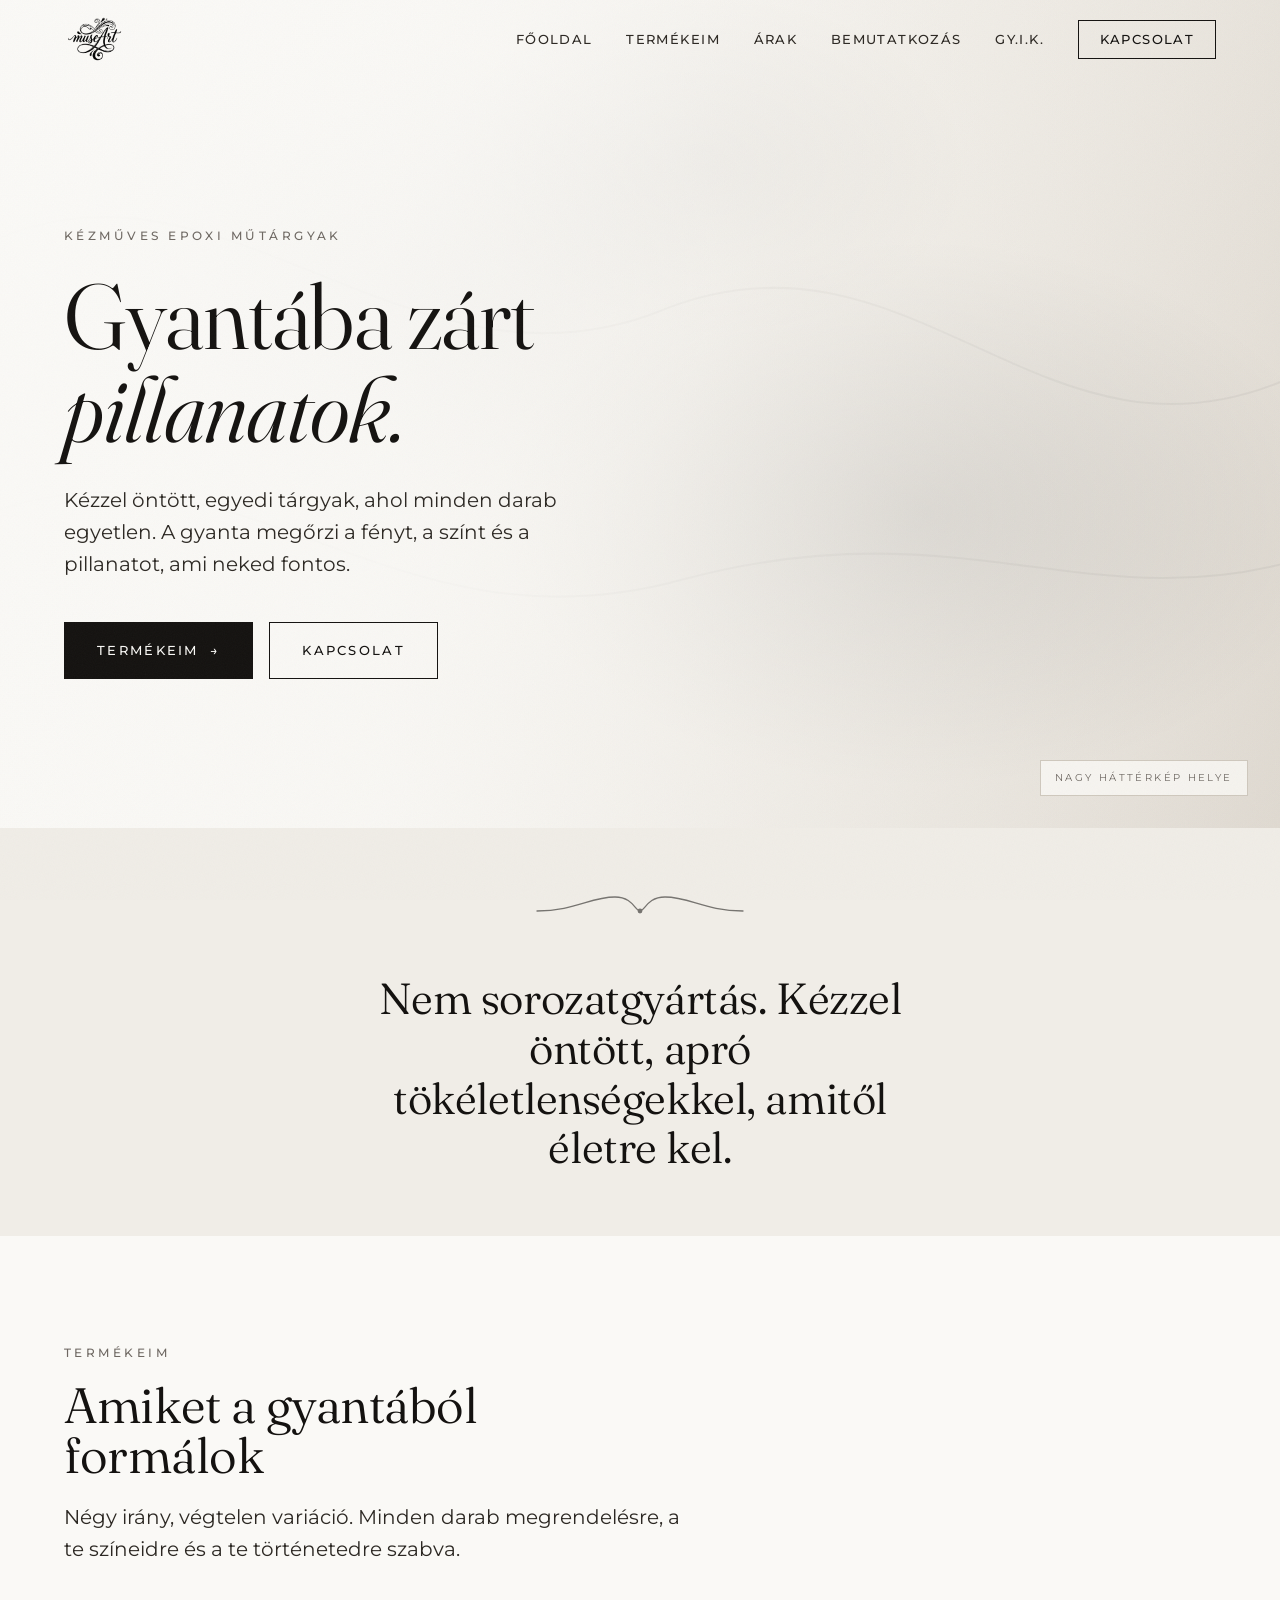
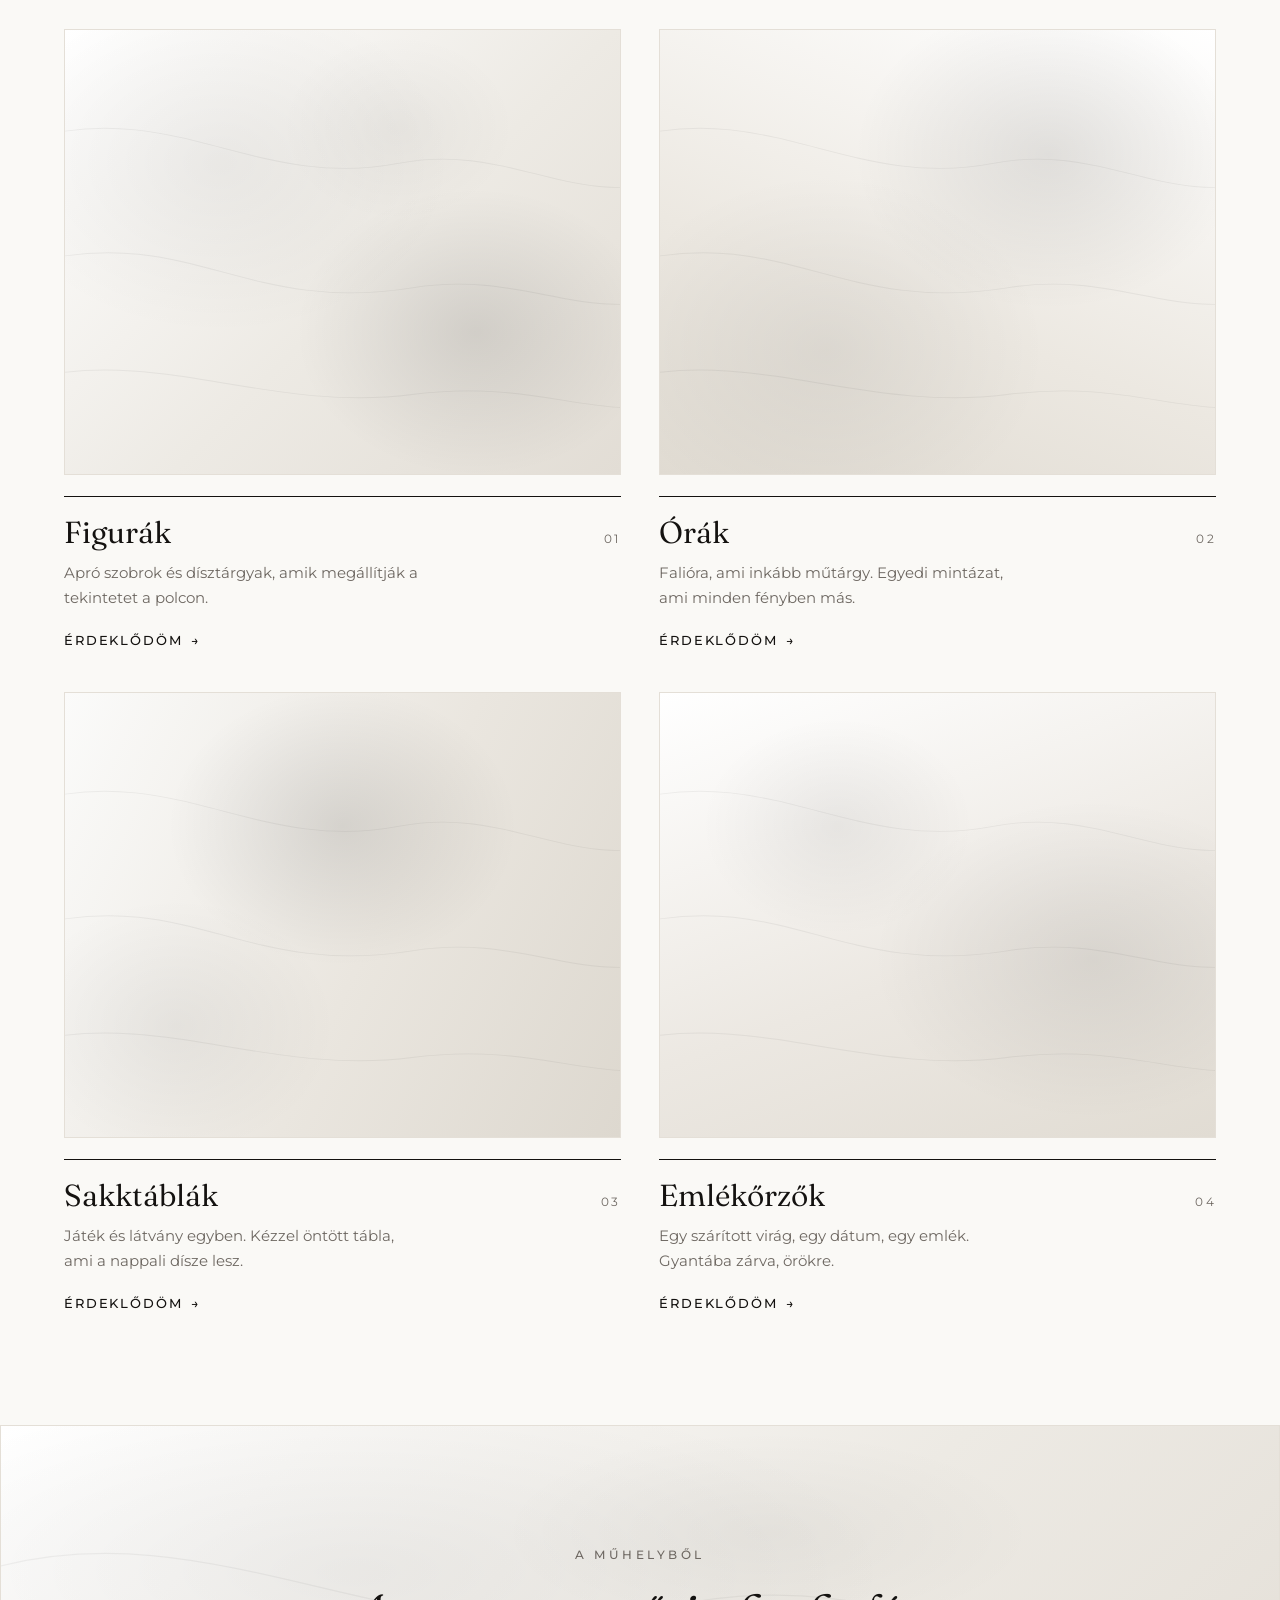
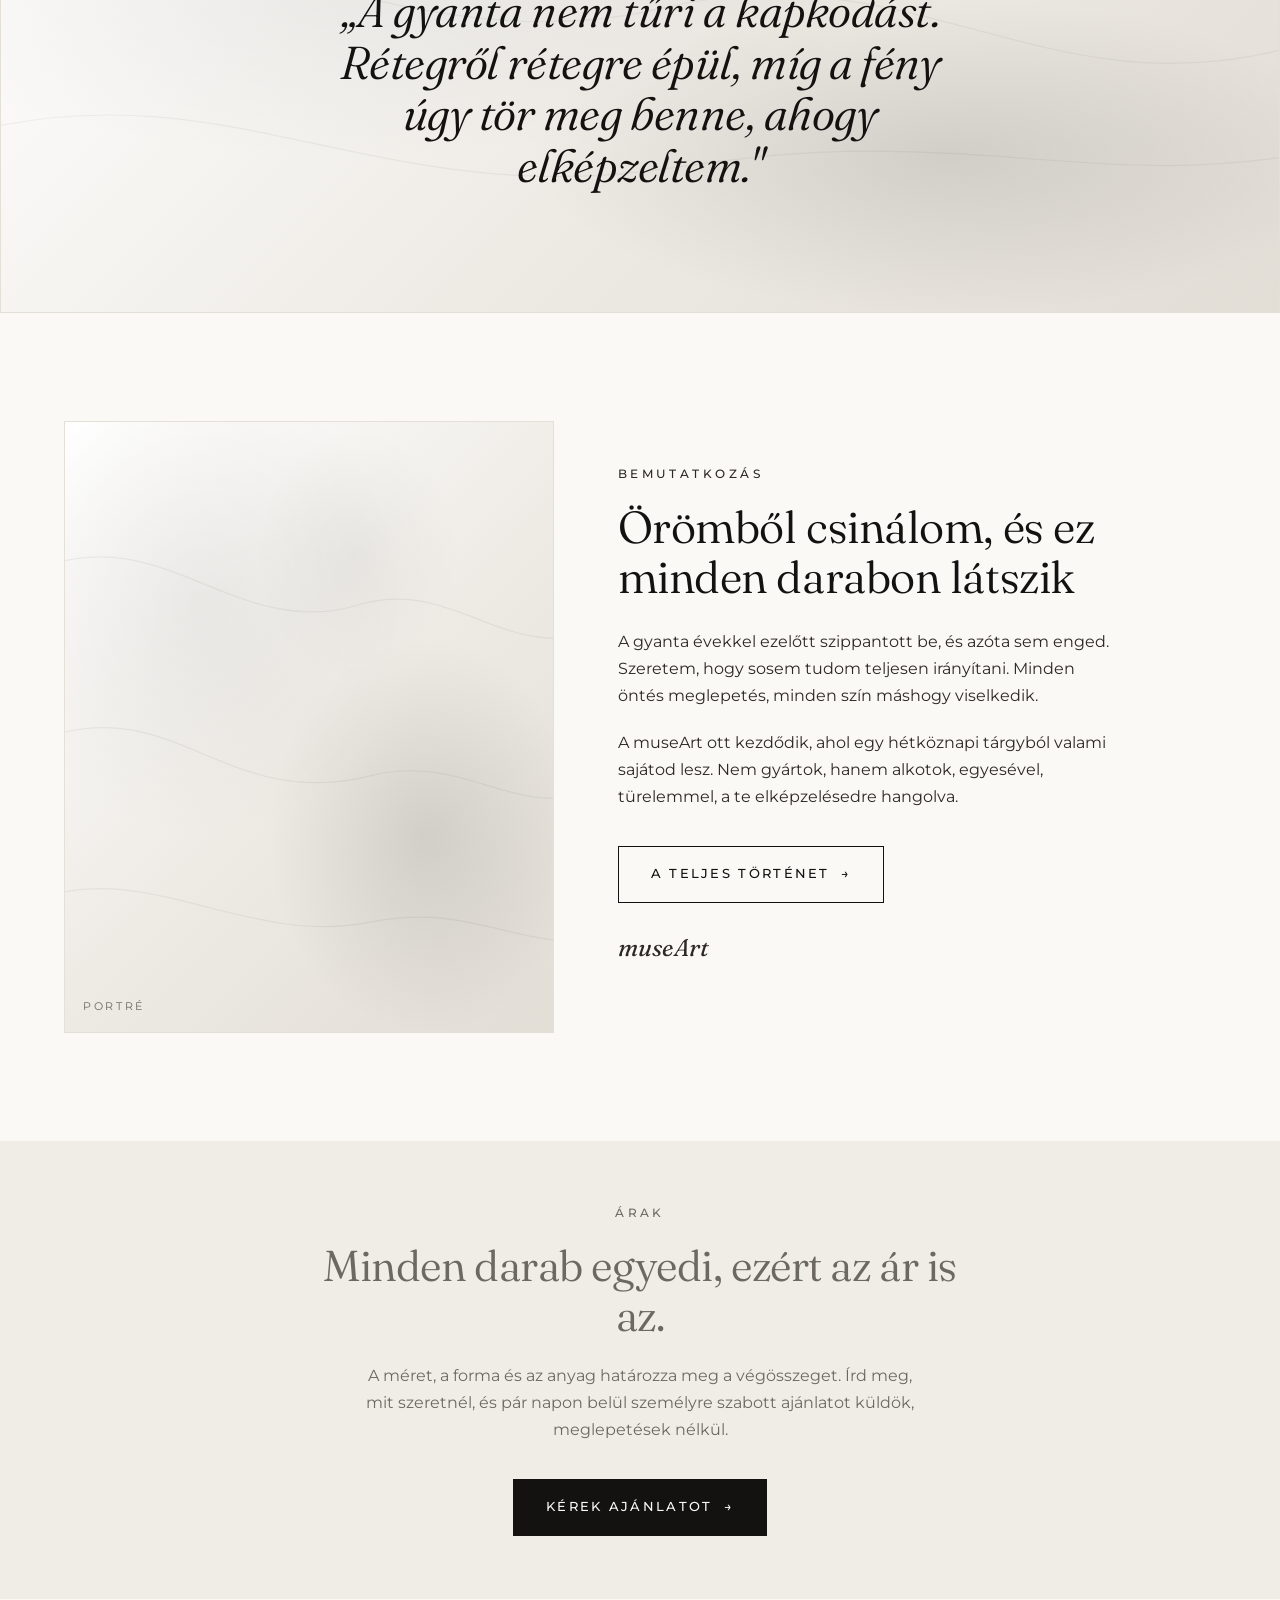
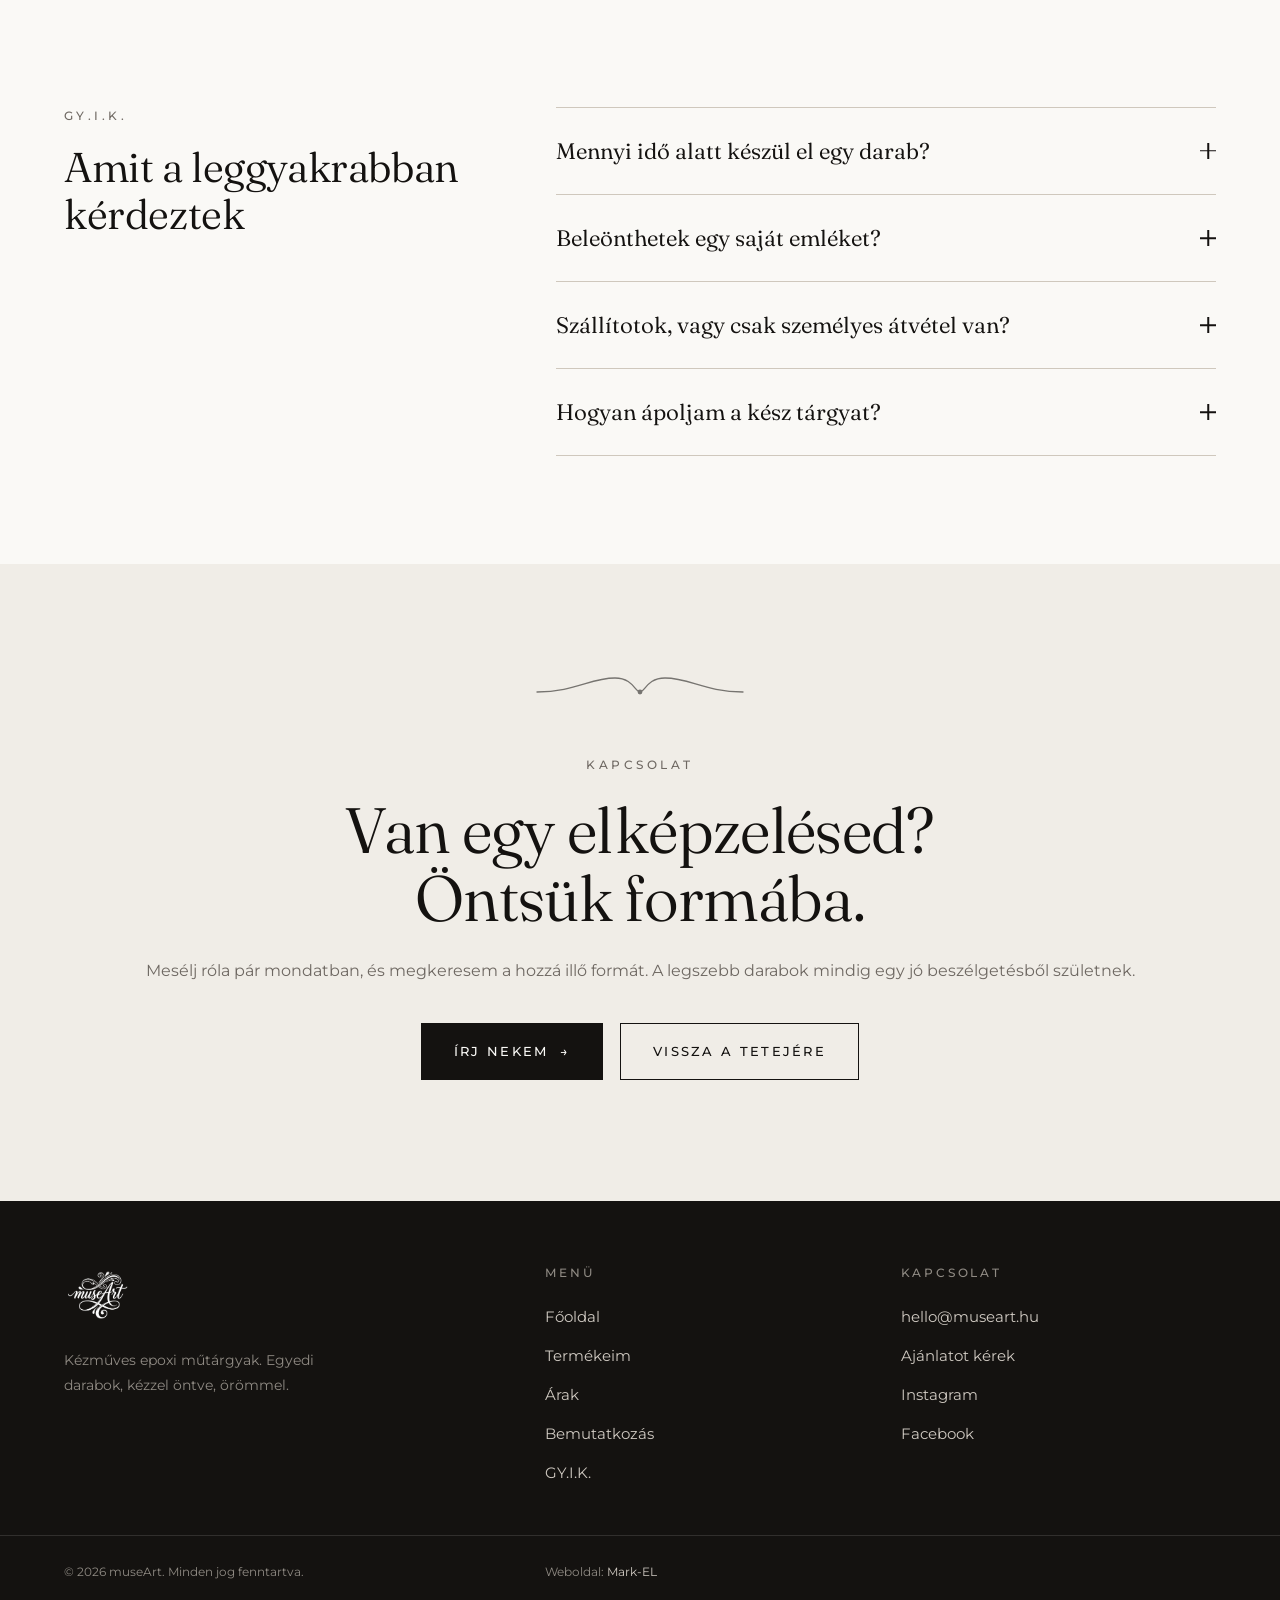
==== demok/musart/index.html @ b48c758c "musart" ====
<!DOCTYPE html>
<html lang="hu">
<head>
<meta charset="UTF-8">
<meta name="viewport" content="width=device-width, initial-scale=1.0">
<title>museArt — Kézműves epoxi műtárgyak</title>
<meta name="description" content="Kézzel öntött, egyedi epoxi műtárgyak. Figurák, órák, sakktáblák és emlékőrzők, minden darab egyetlen.">
<link rel="preconnect" href="https://fonts.googleapis.com">
<link rel="preconnect" href="https://fonts.gstatic.com" crossorigin>
<link href="https://fonts.googleapis.com/css2?family=Fraunces:ital,opsz,wght@0,9..144,300..500;1,9..144,300..500&family=Montserrat:wght@300;400;500;600&display=swap" rel="stylesheet">
<style>
:root{
  --ink:#141210;
  --ink-soft:#2c2823;
  --paper:#FAF9F6;
  --stone:#F0EDE7;
  --line:#E4DFD7;
  --line-strong:#CFC8BD;
  --muted:#6E6862;
  --white:#FFFFFF;

  --ff-display:'Fraunces', Georgia, serif;
  --ff-body:'Montserrat', -apple-system, BlinkMacSystemFont, sans-serif;

  --nav-h:78px;
  --pad:clamp(1.25rem, 5vw, 4rem);
  --rhythm:clamp(5.5rem, 12vh, 9.5rem);
  --maxw:1280px;
}

*{box-sizing:border-box;margin:0;padding:0}
html{scroll-behavior:smooth}
body{
  font-family:var(--ff-body);
  background:var(--paper);
  color:var(--ink);
  font-weight:400;
  line-height:1.7;
  -webkit-font-smoothing:antialiased;
  overflow-x:hidden;
}
img{display:block;max-width:100%}
a{color:inherit;text-decoration:none}

/* subtle grain overlay for a crafted, non-clinical surface */
body::before{
  content:"";position:fixed;inset:0;z-index:9999;pointer-events:none;opacity:.035;
  background-image:url("data:image/svg+xml,%3Csvg xmlns='http://www.w3.org/2000/svg' width='160' height='160'%3E%3Cfilter id='n'%3E%3CfeTurbulence type='fractalNoise' baseFrequency='0.9' numOctaves='2'/%3E%3C/filter%3E%3Crect width='100%25' height='100%25' filter='url(%23n)'/%3E%3C/svg%3E");
}

/* ---------- type helpers ---------- */
.eyebrow{
  font-family:var(--ff-body);
  font-weight:500;
  font-size:.72rem;
  letter-spacing:.3em;
  text-transform:uppercase;
  color:var(--muted);
}
.display{
  font-family:var(--ff-display);
  font-weight:340;
  line-height:1.0;
  letter-spacing:-.01em;
  font-optical-sizing:auto;
}
.display em{font-style:italic;font-weight:340}
.lead{
  font-size:clamp(1.05rem,1.6vw,1.22rem);
  color:var(--ink-soft);
  line-height:1.65;
  font-weight:400;
}

.container{max-width:var(--maxw);margin:0 auto;padding-left:var(--pad);padding-right:var(--pad)}
.section{padding-top:var(--rhythm);padding-bottom:var(--rhythm)}
.section--tight{padding-top:clamp(3.5rem,7vh,5.5rem);padding-bottom:clamp(3.5rem,7vh,5.5rem)}
.stone{background:var(--stone)}

/* ---------- buttons (square, no radius) ---------- */
.btn{
  display:inline-flex;align-items:center;gap:.7rem;
  font-family:var(--ff-body);font-weight:500;
  font-size:.8rem;letter-spacing:.18em;text-transform:uppercase;
  padding:1.05rem 2rem;border:1px solid var(--ink);
  border-radius:0;cursor:pointer;background:transparent;color:var(--ink);
  transition:background .35s ease,color .35s ease,transform .35s ease;
}
.btn .ar{transition:transform .35s ease}
.btn:hover .ar{transform:translateX(4px)}
.btn--fill{background:var(--ink);color:var(--paper)}
.btn--fill:hover{background:transparent;color:var(--ink)}
.btn--ghost:hover{background:var(--ink);color:var(--paper)}
.btn:focus-visible{outline:2px solid var(--ink);outline-offset:3px}

/* text link with underline draw */
.tlink{
  display:inline-flex;align-items:center;gap:.55rem;
  font-weight:500;font-size:.82rem;letter-spacing:.14em;text-transform:uppercase;
  position:relative;padding-bottom:3px;
}
.tlink::after{content:"";position:absolute;left:0;bottom:0;height:1px;width:100%;
  background:var(--ink);transform:scaleX(0);transform-origin:left;transition:transform .4s ease}
.tlink:hover::after{transform:scaleX(1)}
.tlink .ar{transition:transform .35s ease}
.tlink:hover .ar{transform:translateX(4px)}

/* ---------- nav ---------- */
.nav{
  position:fixed;top:0;left:0;right:0;z-index:100;height:var(--nav-h);
  display:flex;align-items:center;
  transition:background .4s ease,border-color .4s ease,box-shadow .4s ease;
  border-bottom:1px solid transparent;
}
.nav.scrolled{background:rgba(250,249,246,.86);backdrop-filter:blur(14px);
  border-bottom:1px solid var(--line);}
.nav .container{display:flex;align-items:center;justify-content:space-between;width:100%}
.brand img{height:56px;width:auto;display:block}
.nav-links{display:flex;align-items:center;gap:2.1rem;list-style:none}
.nav-links a{
  font-weight:500;font-size:.8rem;letter-spacing:.11em;text-transform:uppercase;
  position:relative;color:var(--ink-soft);transition:color .3s ease;
}
.nav-links a::after{content:"";position:absolute;left:0;bottom:-6px;height:1px;width:100%;
  background:var(--ink);transform:scaleX(0);transform-origin:center;transition:transform .35s ease}
.nav-links a:hover{color:var(--ink)}
.nav-links a:hover::after{transform:scaleX(1)}
.nav-cta{
  border:1px solid var(--ink);padding:.7rem 1.3rem !important;
  color:var(--ink) !important;transition:background .35s,color .35s;
}
.nav-cta::after{display:none}
.nav-cta:hover{background:var(--ink);color:var(--paper) !important}
.nav-toggle{display:none;background:none;border:none;cursor:pointer;padding:.4rem;z-index:120}
.nav-toggle span{display:block;width:26px;height:1.5px;background:var(--ink);margin:6px 0;transition:.35s}
.nav-toggle.open span:nth-child(1){transform:translateY(7.5px) rotate(45deg)}
.nav-toggle.open span:nth-child(2){opacity:0}
.nav-toggle.open span:nth-child(3){transform:translateY(-7.5px) rotate(-45deg)}

/* ---------- hero (full-bleed banner) ---------- */
.hero{position:relative;min-height:clamp(580px,92vh,920px);display:flex;align-items:center;
  padding-top:var(--nav-h);overflow:hidden}
.hero-bg{position:absolute;inset:0;z-index:0}
.hero-img{position:absolute;inset:0;width:100%;height:100%;object-fit:cover;display:block}
.hero-ph{position:absolute;inset:0;
  background:
    radial-gradient(38% 42% at 30% 34%, rgba(0,0,0,.06), transparent 70%),
    radial-gradient(46% 46% at 72% 62%, rgba(0,0,0,.11), transparent 72%),
    radial-gradient(30% 30% at 55% 20%, rgba(0,0,0,.05), transparent 70%),
    linear-gradient(120deg,#ffffff 0%,#ece8e1 55%,#ded8cf 100%);}
.hero-ph::after{content:"";position:absolute;inset:0;opacity:.5;mix-blend-mode:multiply;
  background-image:url("data:image/svg+xml,%3Csvg xmlns='http://www.w3.org/2000/svg' viewBox='0 0 1200 400' preserveAspectRatio='none'%3E%3Cg fill='none' stroke='%23000' stroke-opacity='0.09' stroke-width='1'%3E%3Cpath d='M-20,120 C200,60 380,200 620,150 C860,100 980,240 1220,180'/%3E%3Cpath d='M-20,250 C220,200 360,320 640,280 C900,244 1020,300 1220,270'/%3E%3C/g%3E%3C/svg%3E");
  background-size:cover}
.hero-scrim{position:absolute;inset:0;z-index:1;
  background:linear-gradient(90deg,
    rgba(250,249,246,.95) 0%, rgba(250,249,246,.86) 30%,
    rgba(250,249,246,.45) 60%, rgba(250,249,246,.05) 100%)}
.hero-inner{position:relative;z-index:2;width:100%}
.hero-copy .eyebrow{margin-bottom:1.5rem}
.hero-title{font-size:clamp(3rem,7.2vw,6.3rem);margin-bottom:1.8rem}
.hero-title em{display:block}
.hero-copy .lead{max-width:40ch;margin-bottom:2.6rem}
.hero-actions{display:flex;flex-wrap:wrap;gap:1rem}
.hero-badge{position:absolute;right:clamp(1rem,3vw,2rem);bottom:clamp(1rem,3vw,2rem);z-index:3;
  background:rgba(250,249,246,.8);border:1px solid var(--line-strong);
  padding:.55rem .9rem;font-size:.62rem;letter-spacing:.24em;text-transform:uppercase;color:var(--muted)}

/* ---------- image placeholder art (monochrome resin) ---------- */
.ph{
  position:relative;overflow:hidden;background:var(--white);
  border:1px solid var(--line);
}
.ph::before{
  content:"";position:absolute;inset:0;
  background:
    radial-gradient(60% 55% at 28% 30%, rgba(0,0,0,.05), transparent 70%),
    radial-gradient(45% 45% at 74% 68%, rgba(0,0,0,.10), transparent 72%),
    radial-gradient(30% 30% at 60% 22%, rgba(0,0,0,.04), transparent 70%),
    linear-gradient(135deg, #ffffff 0%, #edeae4 55%, #e2ddd5 100%);
}
/* fluid "resin lacing" lines */
.ph::after{
  content:"";position:absolute;inset:0;opacity:.5;mix-blend-mode:multiply;
  background-image:url("data:image/svg+xml,%3Csvg xmlns='http://www.w3.org/2000/svg' viewBox='0 0 400 500' preserveAspectRatio='none'%3E%3Cg fill='none' stroke='%23000' stroke-opacity='0.10' stroke-width='1'%3E%3Cpath d='M-20,120 C80,80 140,180 240,150 C320,126 360,200 440,170'/%3E%3Cpath d='M-20,260 C90,220 130,320 250,290 C330,270 370,330 440,300'/%3E%3Cpath d='M-20,390 C70,360 150,430 250,410 C340,392 380,440 440,420'/%3E%3C/g%3E%3C/svg%3E");
  background-size:cover;
}
.ph .ph-label{
  position:absolute;left:0;bottom:0;padding:1rem 1.15rem;z-index:2;
  font-size:.66rem;letter-spacing:.24em;text-transform:uppercase;color:var(--muted);
}
.ph[data-variant="b"]::before{background:
  radial-gradient(50% 50% at 70% 28%, rgba(0,0,0,.09), transparent 70%),
  radial-gradient(55% 55% at 30% 72%, rgba(0,0,0,.06), transparent 72%),
  linear-gradient(200deg,#ffffff 0%,#ece8e1 60%,#e0dbd2 100%);}
.ph[data-variant="c"]::before{background:
  radial-gradient(45% 45% at 50% 30%, rgba(0,0,0,.10), transparent 70%),
  radial-gradient(40% 40% at 20% 75%, rgba(0,0,0,.05), transparent 72%),
  linear-gradient(115deg,#fbfbfa 0%,#eae6df 55%,#ddd8cf 100%);}
.ph[data-variant="d"]::before{background:
  radial-gradient(55% 50% at 78% 60%, rgba(0,0,0,.08), transparent 72%),
  radial-gradient(35% 35% at 32% 30%, rgba(0,0,0,.06), transparent 70%),
  linear-gradient(160deg,#ffffff 0%,#ece8e2 58%,#e1dcd3 100%);}
.ph[data-variant="wide"]::after{
  background-image:url("data:image/svg+xml,%3Csvg xmlns='http://www.w3.org/2000/svg' viewBox='0 0 1200 400' preserveAspectRatio='none'%3E%3Cg fill='none' stroke='%23000' stroke-opacity='0.09' stroke-width='1'%3E%3Cpath d='M-20,120 C200,60 380,200 620,150 C860,100 980,240 1220,180'/%3E%3Cpath d='M-20,250 C220,200 360,320 640,280 C900,244 1020,300 1220,270'/%3E%3C/g%3E%3C/svg%3E");
}

/* ---------- thesis strip ---------- */
.thesis{text-align:center}
.thesis .display{font-size:clamp(1.7rem,3.4vw,2.9rem);max-width:20ch;margin:0 auto;line-height:1.14}
.divider-flourish{color:var(--ink);opacity:.55;margin:0 auto 2.2rem;width:210px}

/* ---------- section head ---------- */
.head{max-width:620px;margin-bottom:clamp(2.8rem,5vw,4rem)}
.head .eyebrow{margin-bottom:1.1rem}
.head .display{font-size:clamp(2rem,4vw,3.1rem);margin-bottom:1.3rem}
.head--center{margin-left:auto;margin-right:auto;text-align:center}

/* ---------- product grid ---------- */
.cats{display:grid;grid-template-columns:repeat(2,1fr);gap:clamp(1.5rem,3vw,2.6rem)}
.cat{display:block;position:relative}
.cat .frame{overflow:hidden;position:relative}
.cat .ph{aspect-ratio:5/4;transition:transform .8s cubic-bezier(.2,.7,.2,1)}
.cat:hover .ph{transform:scale(1.04)}
.cat .meta{display:flex;justify-content:space-between;align-items:baseline;
  padding-top:1.3rem;border-top:1px solid var(--ink);margin-top:1.3rem}
.cat .name{font-family:var(--ff-display);font-size:clamp(1.4rem,2.4vw,1.9rem);font-weight:360;line-height:1}
.cat .num{font-size:.72rem;letter-spacing:.2em;color:var(--muted)}
.cat .desc{color:var(--muted);font-size:.92rem;margin-top:.7rem;max-width:36ch}
.cat .go{margin-top:1.1rem}

/* ---------- featured band ---------- */
.featured{position:relative}
.featured .ph{aspect-ratio:21/8;min-height:340px}
.featured .overlay{
  position:absolute;inset:0;display:flex;flex-direction:column;
  align-items:center;justify-content:center;text-align:center;padding:2rem;z-index:3;
}
.featured .overlay .display{font-size:clamp(1.6rem,3.6vw,3rem);color:var(--ink);max-width:22ch;line-height:1.12}
.featured .overlay .eyebrow{margin-bottom:1.2rem}

/* ---------- about ---------- */
.about-grid{display:grid;grid-template-columns:.9fr 1.1fr;gap:clamp(2.5rem,5vw,5rem);align-items:center}
.about .ph{aspect-ratio:4/5}
.about-copy .display{font-size:clamp(1.9rem,3.6vw,2.8rem);margin-bottom:1.6rem;line-height:1.12}
.about-copy p{color:var(--ink-soft);margin-bottom:1.2rem;max-width:46ch}
.about-copy .btn{margin-top:1rem}
.sign{font-family:var(--ff-display);font-style:italic;font-size:1.5rem;margin-top:1.6rem;color:var(--ink)}

/* ---------- prices teaser ---------- */
.prices{text-align:center}
.prices .display{font-size:clamp(1.8rem,3.4vw,2.7rem);max-width:24ch;margin:0 auto 1.3rem;line-height:1.16}
.prices p{color:var(--muted);max-width:52ch;margin:0 auto 2.2rem}

/* ---------- faq ---------- */
.faq-grid{display:grid;grid-template-columns:.8fr 1.2fr;gap:clamp(2rem,4vw,4rem);align-items:start}
.faq-list{border-top:1px solid var(--line-strong)}
.faq-item{border-bottom:1px solid var(--line-strong)}
.faq-item summary{
  list-style:none;cursor:pointer;padding:1.5rem 0;display:flex;
  justify-content:space-between;align-items:center;gap:1rem;
  font-family:var(--ff-display);font-size:clamp(1.1rem,1.9vw,1.4rem);font-weight:360;
}
.faq-item summary::-webkit-details-marker{display:none}
.faq-item .plus{position:relative;width:16px;height:16px;flex:0 0 auto}
.faq-item .plus::before,.faq-item .plus::after{content:"";position:absolute;background:var(--ink);transition:transform .35s ease}
.faq-item .plus::before{top:50%;left:0;width:100%;height:1.5px;transform:translateY(-50%)}
.faq-item .plus::after{left:50%;top:0;height:100%;width:1.5px;transform:translateX(-50%)}
.faq-item[open] .plus::after{transform:translateX(-50%) scaleY(0)}
.faq-item .ans{padding:0 0 1.6rem;color:var(--ink-soft);max-width:60ch}

/* ---------- closing CTA ---------- */
.cta{text-align:center}
.cta .display{font-size:clamp(2.2rem,5vw,4rem);max-width:18ch;margin:0 auto 1.6rem;line-height:1.06}
.cta p{color:var(--muted);margin-bottom:2.4rem}
.cta .btn{margin:0 .4rem .8rem}

/* ---------- footer ---------- */
.footer{background:var(--ink);color:#cfc9c1;padding:clamp(3.5rem,7vh,5.5rem) 0 2.2rem}
.footer .container{display:grid;grid-template-columns:1.4fr 1fr 1fr;gap:2.5rem}
.footer .brand-f img{height:62px;filter:invert(1) brightness(1.9);margin-bottom:1.4rem}
.footer .brand-f p{color:#8f8a83;max-width:32ch;font-size:.9rem}
.footer h4{font-family:var(--ff-body);font-weight:500;font-size:.72rem;letter-spacing:.24em;
  text-transform:uppercase;color:#8f8a83;margin-bottom:1.2rem}
.footer ul{list-style:none;display:flex;flex-direction:column;gap:.75rem}
.footer ul a{color:#cfc9c1;font-size:.92rem;transition:color .3s}
.footer ul a:hover{color:#fff}
.footer-bottom{border-top:1px solid rgba(255,255,255,.12);margin-top:3rem;padding-top:1.6rem;
  display:flex;justify-content:space-between;flex-wrap:wrap;gap:1rem;
  font-size:.78rem;color:#8f8a83}
.footer-bottom a{color:#cfc9c1}

/* ---------- reveal animation ---------- */
.reveal{opacity:0;transform:translateY(26px);transition:opacity .9s ease,transform .9s cubic-bezier(.2,.7,.2,1)}
.reveal.in{opacity:1;transform:none}

/* ---------- back to top ---------- */
.to-top{
  position:fixed;right:clamp(1.1rem,3.5vw,2.4rem);bottom:clamp(1.1rem,3.5vw,2.4rem);
  z-index:80;width:52px;height:52px;display:grid;place-items:center;
  background:var(--ink);color:var(--paper);border:1px solid var(--ink);
  border-radius:0;cursor:pointer;
  opacity:0;transform:translateY(14px);pointer-events:none;
  transition:opacity .4s ease,transform .4s cubic-bezier(.2,.7,.2,1),background .35s ease,color .35s ease;
}
.to-top.show{opacity:1;transform:none;pointer-events:auto}
.to-top:hover{background:var(--paper);color:var(--ink)}
.to-top:focus-visible{outline:2px solid var(--ink);outline-offset:3px}
.to-top svg{width:18px;height:18px}
@media(max-width:680px){.to-top{width:48px;height:48px}}

/* ---------- responsive ---------- */
@media(max-width:900px){
  .about-grid{grid-template-columns:1fr}
  .about .ph{max-width:440px}
  .faq-grid{grid-template-columns:1fr}
  .footer .container{grid-template-columns:1fr 1fr}
  .footer .brand-f{grid-column:1/-1}
}
@media(max-width:680px){
  .nav-toggle{display:block}
  .nav-links{
    position:fixed;inset:0;top:0;height:100vh;background:var(--paper);
    flex-direction:column;justify-content:center;gap:2rem;
    transform:translateX(100%);transition:transform .5s cubic-bezier(.2,.7,.2,1);
  }
  .nav-links.open{transform:translateX(0)}
  .nav-links a{font-size:1.05rem}
  .nav-cta{padding:.9rem 1.6rem !important}
  .cats{grid-template-columns:1fr}
  .featured .ph{aspect-ratio:4/5;min-height:0}
  .footer .container{grid-template-columns:1fr}
  .hero{min-height:clamp(520px,82vh,760px)}
  .hero-scrim{background:linear-gradient(180deg,
    rgba(250,249,246,.72) 0%, rgba(250,249,246,.82) 55%, rgba(250,249,246,.92) 100%)}
  .hero-copy .lead{max-width:100%}
}
@media(prefers-reduced-motion:reduce){
  *{animation:none !important;transition:none !important;scroll-behavior:auto}
  .reveal{opacity:1;transform:none}
}
</style>
</head>
<body>

<!-- NAV -->
<header class="nav" id="nav">
  <div class="container">
    <a href="#top" class="brand" aria-label="museArt főoldal">
      <img src="[data-uri]" alt="museArt">
    </a>
    <button class="nav-toggle" id="navToggle" aria-label="Menü" aria-expanded="false">
      <span></span><span></span><span></span>
    </button>
    <ul class="nav-links" id="navLinks">
      <li><a href="#top">Főoldal</a></li>
      <li><a href="#termekek">Termékeim</a></li>
      <li><a href="#arak">Árak</a></li>
      <li><a href="#bemutatkozas">Bemutatkozás</a></li>
      <li><a href="#gyik">GY.I.K.</a></li>
      <li><a href="#kapcsolat" class="nav-cta">Kapcsolat</a></li>
    </ul>
  </div>
</header>

<main id="top">

  <!-- HERO -->
  <section class="hero">
    <div class="hero-bg">
      <!-- VALÓDI FOTÓ: cseréld le a lenti .hero-ph divet erre:
           <img class="hero-img" src="kepek/hero.jpg" alt="Egyedi epoxi műtárgy"> -->
      <div class="hero-ph"></div>
    </div>
    <div class="hero-scrim"></div>
    <div class="hero-inner">
      <div class="container hero-copy reveal">
        <p class="eyebrow">Kézműves epoxi műtárgyak</p>
        <h1 class="display hero-title">Gyantába zárt<em>pillanatok.</em></h1>
        <p class="lead">Kézzel öntött, egyedi tárgyak, ahol minden darab egyetlen. A gyanta megőrzi a fényt, a színt és a pillanatot, ami neked fontos.</p>
        <div class="hero-actions">
          <a href="#termekek" class="btn btn--fill">Termékeim <span class="ar">&rarr;</span></a>
          <a href="#kapcsolat" class="btn btn--ghost">Kapcsolat</a>
        </div>
      </div>
    </div>
    <span class="hero-badge">Nagy háttérkép helye</span>
  </section>

  <!-- THESIS -->
  <section class="section--tight stone">
    <div class="container thesis reveal">
      <svg class="divider-flourish" viewBox="0 0 210 40" fill="none" aria-hidden="true">
        <path d="M2,20 C40,20 55,6 80,6 C98,6 100,20 105,20 C110,20 112,6 130,6 C155,6 170,20 208,20"
              stroke="currentColor" stroke-width="1.3" stroke-linecap="round"/>
        <circle cx="105" cy="20" r="2.4" fill="currentColor"/>
      </svg>
      <p class="display">Nem sorozatgyártás. Kézzel öntött, apró tökéletlenségekkel, amitől életre kel.</p>
    </div>
  </section>

  <!-- PRODUCTS -->
  <section class="section container" id="termekek">
    <div class="head reveal">
      <p class="eyebrow">Termékeim</p>
      <h2 class="display">Amiket a gyantából formálok</h2>
      <p class="lead">Négy irány, végtelen variáció. Minden darab megrendelésre, a te színeidre és a te történetedre szabva.</p>
    </div>
    <div class="cats">
      <a href="#kapcsolat" class="cat reveal">
        <div class="frame"><div class="ph" data-variant="a" role="img" aria-label="Epoxi figurák"></div></div>
        <div class="meta"><span class="name">Figurák</span><span class="num">01</span></div>
        <p class="desc">Apró szobrok és dísztárgyak, amik megállítják a tekintetet a polcon.</p>
        <span class="tlink go">Érdeklődöm <span class="ar">&rarr;</span></span>
      </a>
      <a href="#kapcsolat" class="cat reveal">
        <div class="frame"><div class="ph" data-variant="b" role="img" aria-label="Epoxi órák"></div></div>
        <div class="meta"><span class="name">Órák</span><span class="num">02</span></div>
        <p class="desc">Falióra, ami inkább műtárgy. Egyedi mintázat, ami minden fényben más.</p>
        <span class="tlink go">Érdeklődöm <span class="ar">&rarr;</span></span>
      </a>
      <a href="#kapcsolat" class="cat reveal">
        <div class="frame"><div class="ph" data-variant="c" role="img" aria-label="Epoxi sakktáblák"></div></div>
        <div class="meta"><span class="name">Sakktáblák</span><span class="num">03</span></div>
        <p class="desc">Játék és látvány egyben. Kézzel öntött tábla, ami a nappali dísze lesz.</p>
        <span class="tlink go">Érdeklődöm <span class="ar">&rarr;</span></span>
      </a>
      <a href="#kapcsolat" class="cat reveal">
        <div class="frame"><div class="ph" data-variant="d" role="img" aria-label="Epoxi emlékőrzők"></div></div>
        <div class="meta"><span class="name">Emlékőrzők</span><span class="num">04</span></div>
        <p class="desc">Egy szárított virág, egy dátum, egy emlék. Gyantába zárva, örökre.</p>
        <span class="tlink go">Érdeklődöm <span class="ar">&rarr;</span></span>
      </a>
    </div>
  </section>

  <!-- FEATURED BAND -->
  <section class="featured reveal">
    <div class="ph" data-variant="wide" role="img" aria-label="Kiemelt epoxi munka nagyban">
      <div class="overlay">
        <p class="eyebrow">A műhelyből</p>
        <p class="display"><em>„A gyanta nem tűri a kapkodást. Rétegről rétegre épül, míg a fény úgy tör meg benne, ahogy elképzeltem."</em></p>
      </div>
    </div>
  </section>

  <!-- ABOUT -->
  <section class="section container" id="bemutatkozas">
    <div class="about-grid about">
      <div class="ph reveal" data-variant="a" role="img" aria-label="Katinka a műhelyben">
        <span class="ph-label">Portré</span>
      </div>
      <div class="about-copy reveal">
        <p class="eyebrow" style="margin-bottom:1.1rem">Bemutatkozás</p>
        <h2 class="display">Örömből csinálom, és ez minden darabon látszik</h2>
        <p>A gyanta évekkel ezelőtt szippantott be, és azóta sem enged. Szeretem, hogy sosem tudom teljesen irányítani. Minden öntés meglepetés, minden szín máshogy viselkedik.</p>
        <p>A museArt ott kezdődik, ahol egy hétköznapi tárgyból valami sajátod lesz. Nem gyártok, hanem alkotok, egyesével, türelemmel, a te elképzelésedre hangolva.</p>
        <a href="#bemutatkozas" class="btn btn--ghost">A teljes történet <span class="ar">&rarr;</span></a>
        <p class="sign">museArt</p>
      </div>
    </div>
  </section>

  <!-- PRICES TEASER -->
  <section class="section--tight stone" id="arak">
    <div class="container prices reveal">
      <p class="eyebrow" style="margin-bottom:1.1rem">Árak</p>
      <p class="display">Minden darab egyedi, ezért az ár is az.</p>
      <p>A méret, a forma és az anyag határozza meg a végösszeget. Írd meg, mit szeretnél, és pár napon belül személyre szabott ajánlatot küldök, meglepetések nélkül.</p>
      <a href="#kapcsolat" class="btn btn--fill">Kérek ajánlatot <span class="ar">&rarr;</span></a>
    </div>
  </section>

  <!-- FAQ -->
  <section class="section container" id="gyik">
    <div class="faq-grid">
      <div class="reveal">
        <p class="eyebrow" style="margin-bottom:1.1rem">GY.I.K.</p>
        <h2 class="display" style="font-size:clamp(1.8rem,3.4vw,2.6rem);line-height:1.12">Amit a leggyakrabban kérdeztek</h2>
      </div>
      <div class="faq-list reveal">
        <details class="faq-item">
          <summary>Mennyi idő alatt készül el egy darab?<span class="plus"></span></summary>
          <div class="ans">A legtöbb egyedi tárgy két, három hét alatt elkészül. Nagyobb vagy összetettebb munkánál előre jelzem a pontos időt, hogy ne érjen meglepetés.</div>
        </details>
        <details class="faq-item">
          <summary>Beleönthetek egy saját emléket?<span class="plus"></span></summary>
          <div class="ans">Igen, ez a kedvencem. Szárított virág, fénykép, apró tárgy, szinte bármi bekerülhet, ha a gyanta megengedi. Küldj róla képet, és megmondom, hogyan oldjuk meg.</div>
        </details>
        <details class="faq-item">
          <summary>Szállítotok, vagy csak személyes átvétel van?<span class="plus"></span></summary>
          <div class="ans">Mindkettő megoldható. Az ország egész területére küldök csomagot, gondos csomagolásban, de személyesen is átveheted, ha közel laksz.</div>
        </details>
        <details class="faq-item">
          <summary>Hogyan ápoljam a kész tárgyat?<span class="plus"></span></summary>
          <div class="ans">A gyanta strapabíró, de a tartós, erős napfényt nem szereti. Puha ronggyal letörölhető, tisztítószer nélkül. A részleteket átadáskor is elmondom.</div>
        </details>
      </div>
    </div>
  </section>

  <!-- CLOSING CTA -->
  <section class="section stone" id="kapcsolat">
    <div class="container cta reveal">
      <svg class="divider-flourish" viewBox="0 0 210 40" fill="none" aria-hidden="true">
        <path d="M2,20 C40,20 55,6 80,6 C98,6 100,20 105,20 C110,20 112,6 130,6 C155,6 170,20 208,20"
              stroke="currentColor" stroke-width="1.3" stroke-linecap="round"/>
        <circle cx="105" cy="20" r="2.4" fill="currentColor"/>
      </svg>
      <p class="eyebrow" style="margin-bottom:1.3rem">Kapcsolat</p>
      <h2 class="display">Van egy elképzelésed? Öntsük formába.</h2>
      <p>Mesélj róla pár mondatban, és megkeresem a hozzá illő formát. A legszebb darabok mindig egy jó beszélgetésből születnek.</p>
      <div>
        <a href="mailto:hello@museart.hu" class="btn btn--fill">Írj nekem <span class="ar">&rarr;</span></a>
        <a href="#top" class="btn btn--ghost">Vissza a tetejére</a>
      </div>
    </div>
  </section>

</main>

<!-- FOOTER -->
<footer class="footer">
  <div class="container">
    <div class="brand-f">
      <img src="[data-uri]" alt="museArt">
      <p>Kézműves epoxi műtárgyak. Egyedi darabok, kézzel öntve, örömmel.</p>
    </div>
    <div>
      <h4>Menü</h4>
      <ul>
        <li><a href="#top">Főoldal</a></li>
        <li><a href="#termekek">Termékeim</a></li>
        <li><a href="#arak">Árak</a></li>
        <li><a href="#bemutatkozas">Bemutatkozás</a></li>
        <li><a href="#gyik">GY.I.K.</a></li>
      </ul>
    </div>
    <div>
      <h4>Kapcsolat</h4>
      <ul>
        <li><a href="mailto:hello@museart.hu">hello@museart.hu</a></li>
        <li><a href="#kapcsolat">Ajánlatot kérek</a></li>
        <li><a href="#" aria-label="Instagram">Instagram</a></li>
        <li><a href="#" aria-label="Facebook">Facebook</a></li>
      </ul>
    </div>
  </div>
  <div class="container footer-bottom">
    <span>© 2026 museArt. Minden jog fenntartva.</span>
    <span>Weboldal: <a href="https://mark-el.hu">Mark-EL</a></span>
  </div>
</footer>

<!-- BACK TO TOP -->
<button class="to-top" id="toTop" aria-label="Vissza a lap tetejére" title="Vissza a tetejére">
  <svg viewBox="0 0 24 24" fill="none" aria-hidden="true">
    <path d="M12 19V5M12 5l-6 6M12 5l6 6" stroke="currentColor" stroke-width="1.6" stroke-linecap="round" stroke-linejoin="round"/>
  </svg>
</button>

<script>
  // nav scroll state
  const nav=document.getElementById('nav');
  const onScroll=()=>nav.classList.toggle('scrolled',window.scrollY>24);
  onScroll();window.addEventListener('scroll',onScroll,{passive:true});

  // mobile menu
  const toggle=document.getElementById('navToggle');
  const links=document.getElementById('navLinks');
  toggle.addEventListener('click',()=>{
    const open=links.classList.toggle('open');
    toggle.classList.toggle('open',open);
    toggle.setAttribute('aria-expanded',open);
    document.body.style.overflow=open?'hidden':'';
  });
  links.querySelectorAll('a').forEach(a=>a.addEventListener('click',()=>{
    links.classList.remove('open');toggle.classList.remove('open');
    toggle.setAttribute('aria-expanded',false);document.body.style.overflow='';
  }));

  // reveal on scroll
  const io=new IntersectionObserver((entries)=>{
    entries.forEach(e=>{if(e.isIntersecting){e.target.classList.add('in');io.unobserve(e.target);}});
  },{threshold:.14,rootMargin:'0px 0px -8% 0px'});
  document.querySelectorAll('.reveal').forEach(el=>io.observe(el));

  // back to top
  const toTop=document.getElementById('toTop');
  const toTopScroll=()=>toTop.classList.toggle('show',window.scrollY>600);
  toTopScroll();window.addEventListener('scroll',toTopScroll,{passive:true});
  toTop.addEventListener('click',()=>{
    const reduce=window.matchMedia('(prefers-reduced-motion:reduce)').matches;
    window.scrollTo({top:0,behavior:reduce?'auto':'smooth'});
  });
</script>
</body>
</html>
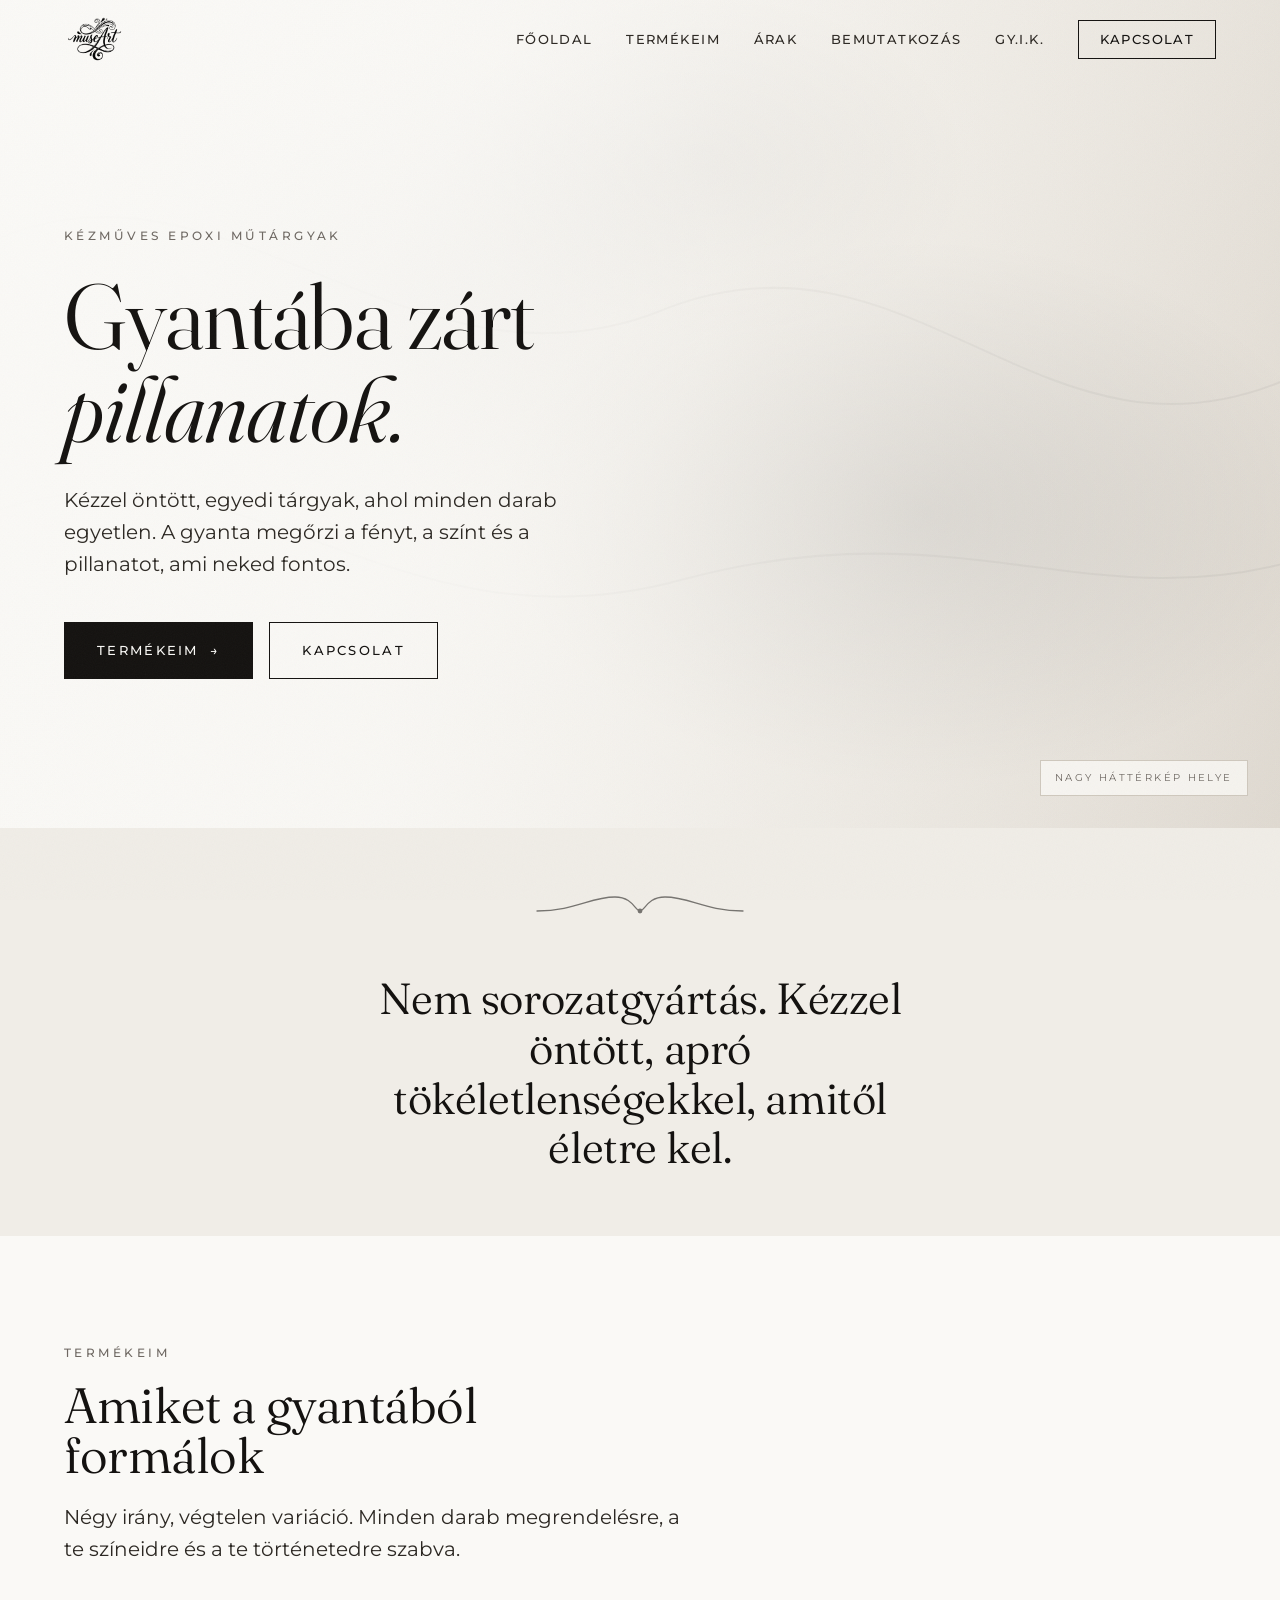
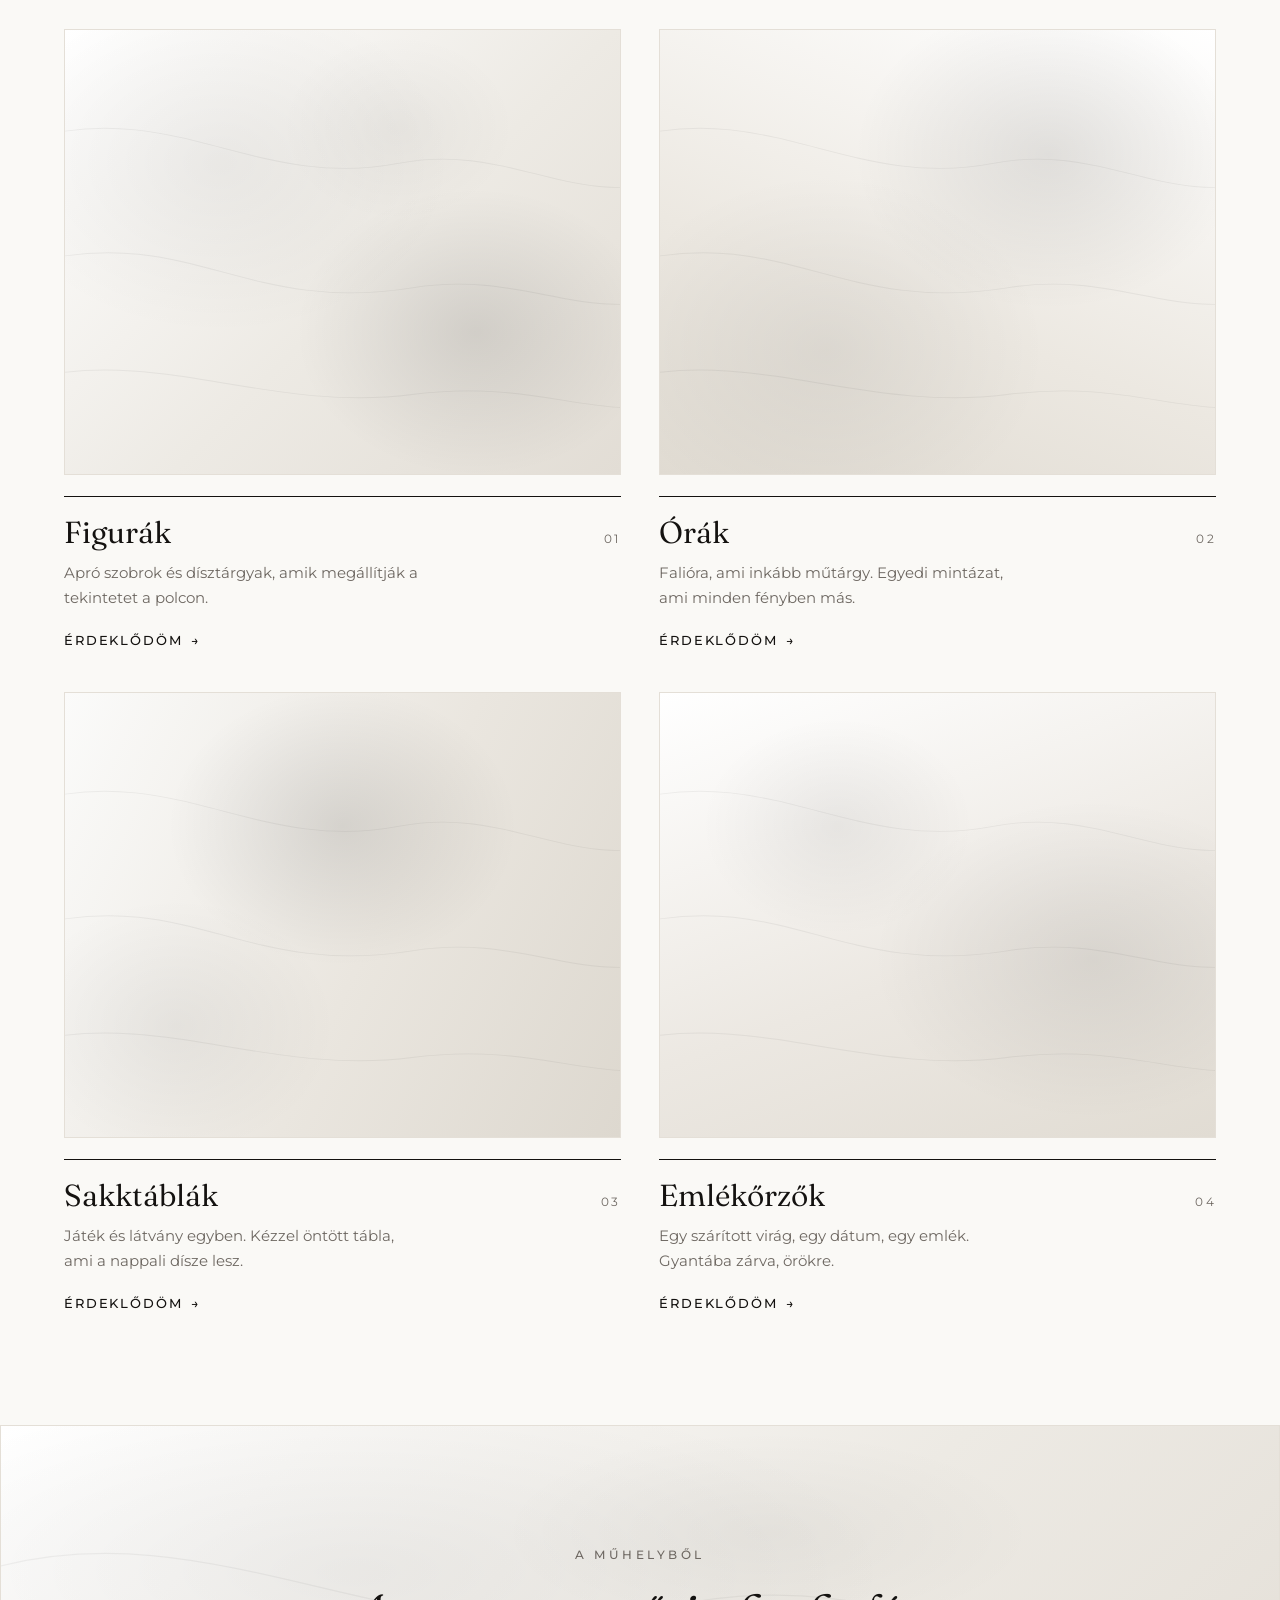
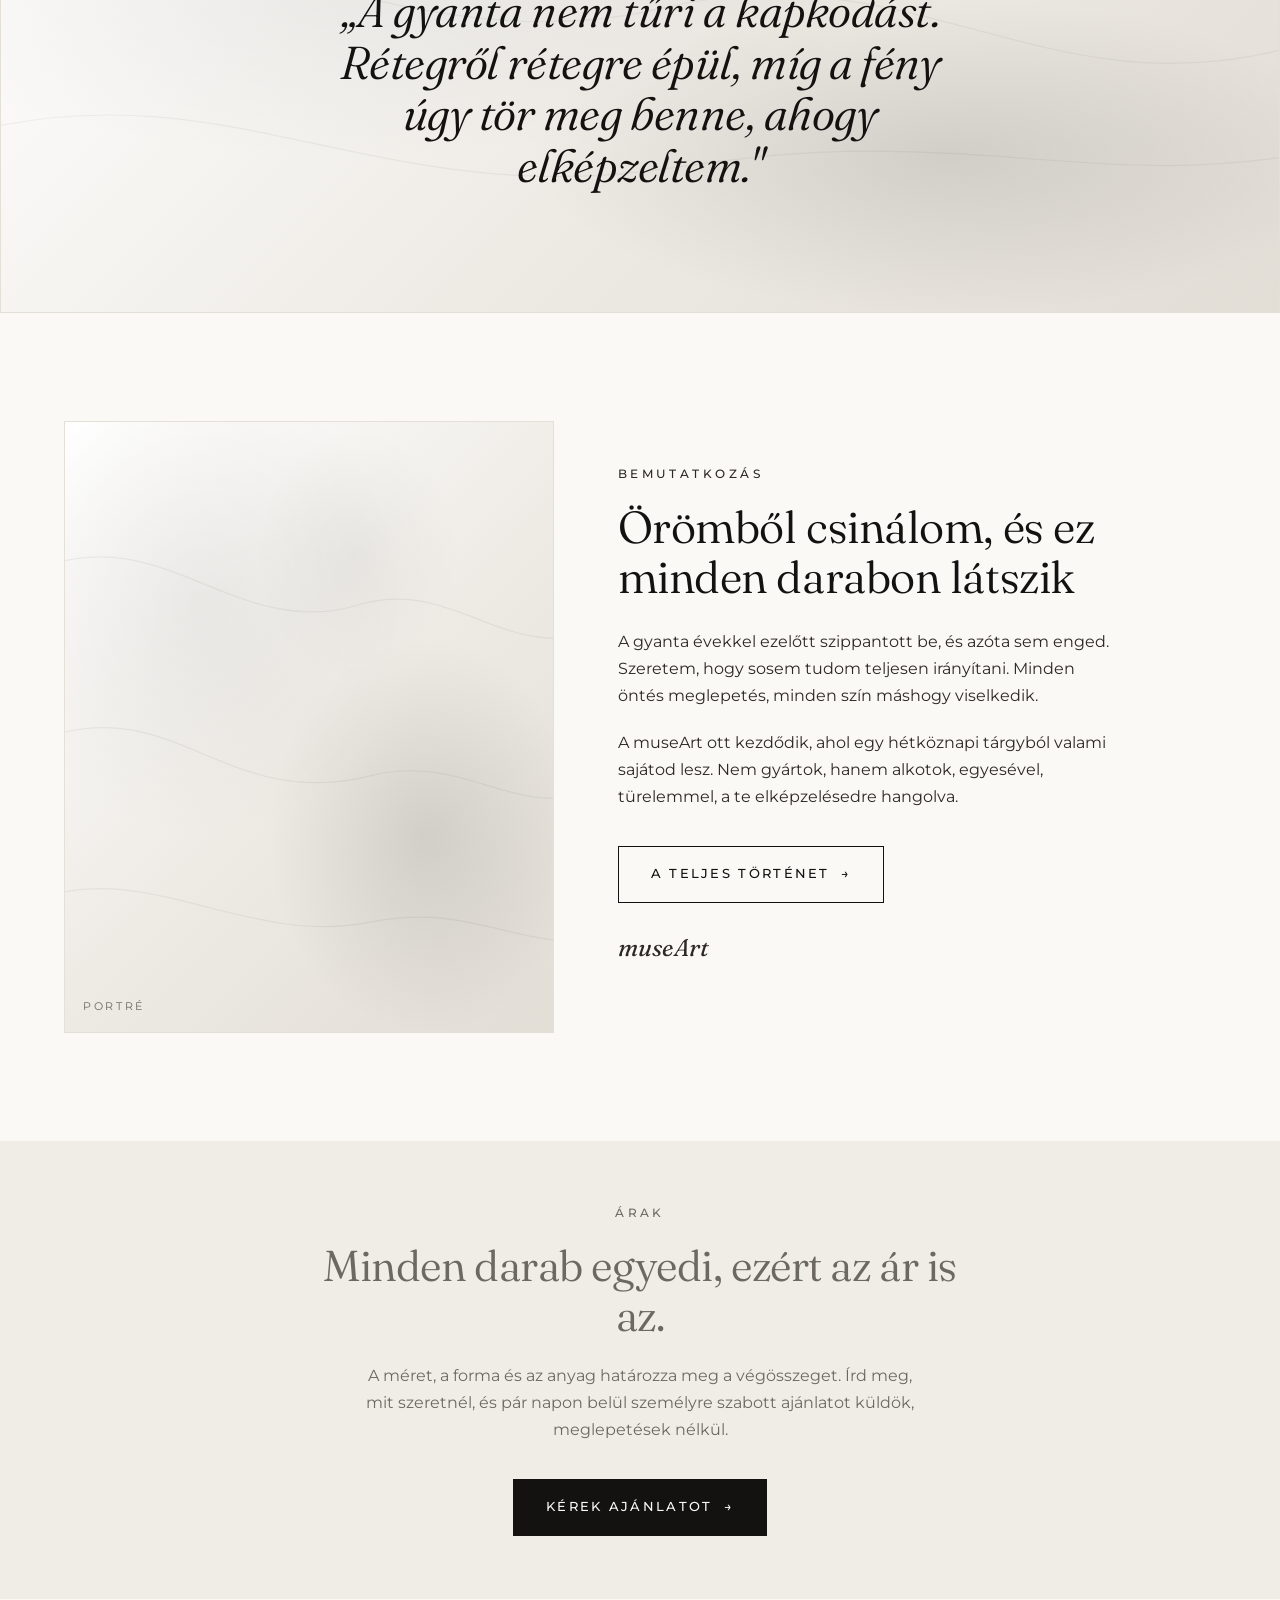
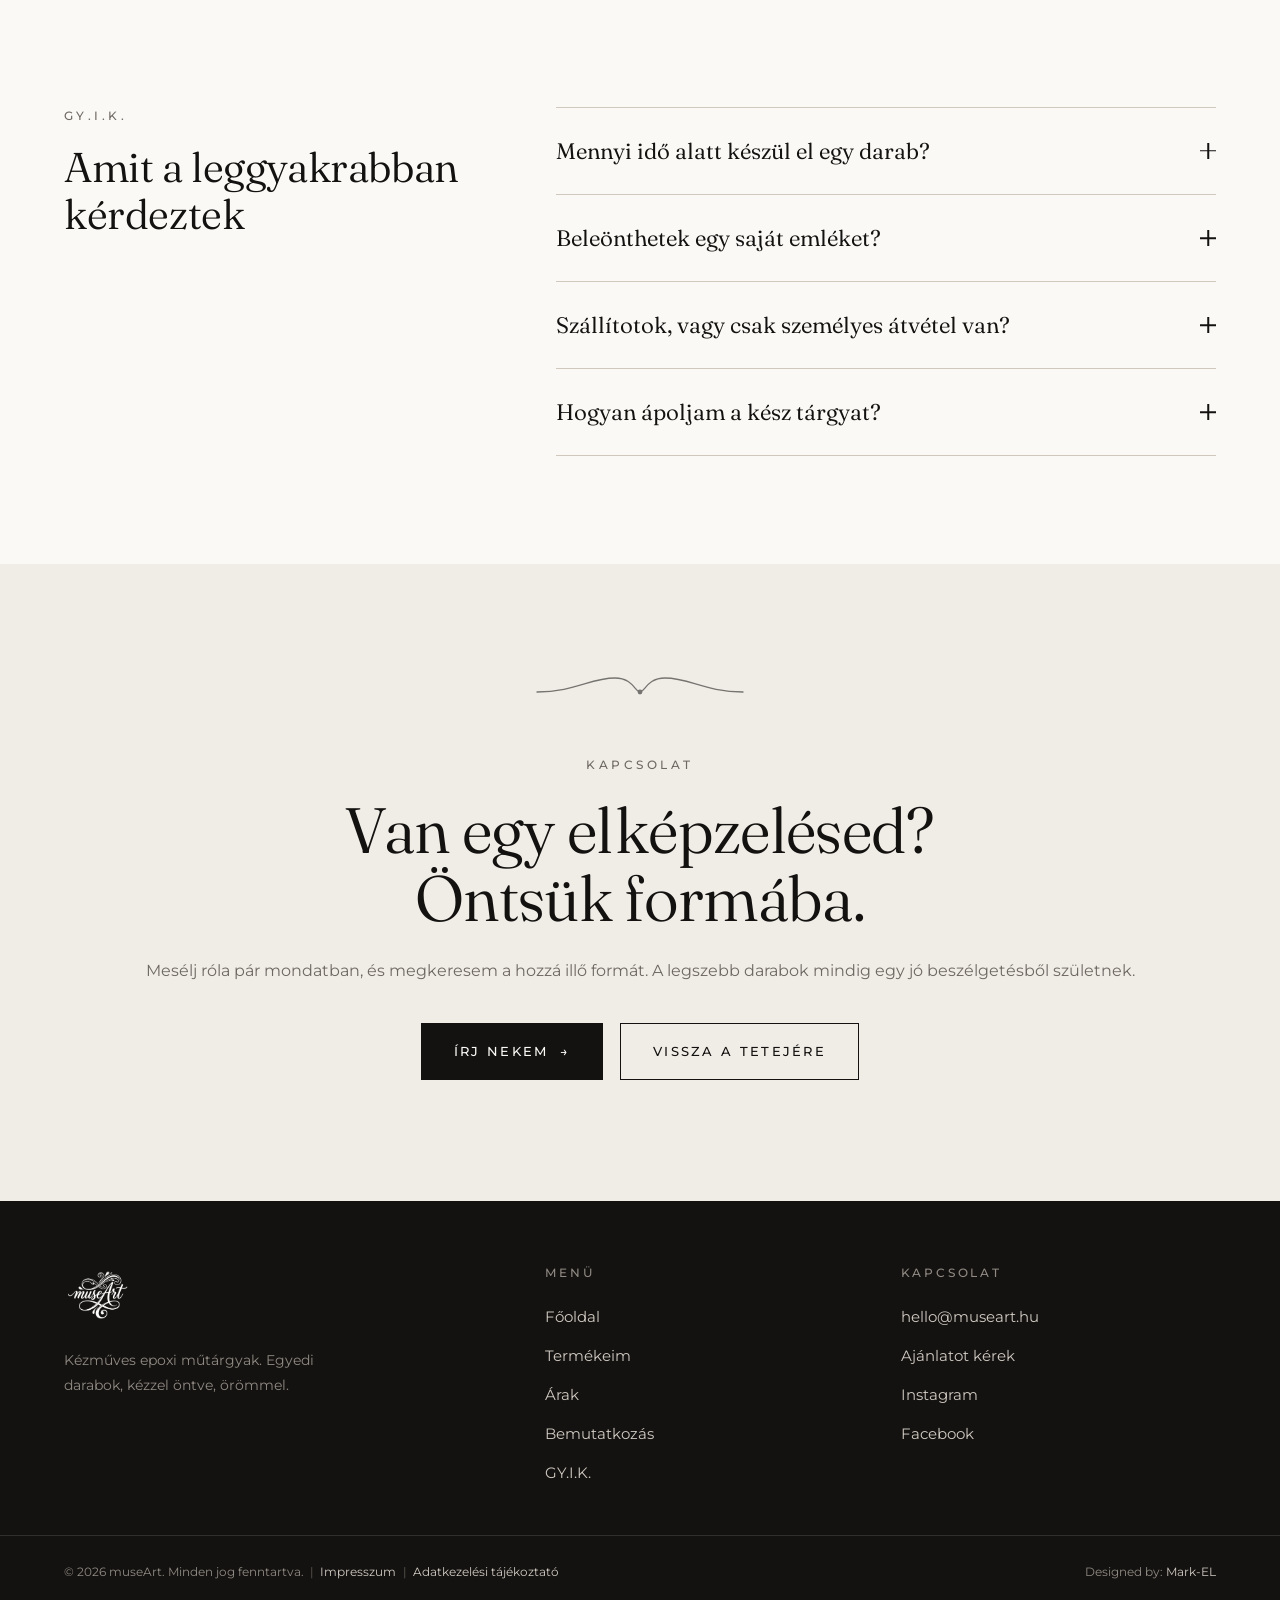
==== commit 9fca9bad: "Update index.html" ====
--- a/demok/musart/index.html
+++ b/demok/musart/index.html
@@ -284,10 +284,12 @@
 .footer ul{list-style:none;display:flex;flex-direction:column;gap:.75rem}
 .footer ul a{color:#cfc9c1;font-size:.92rem;transition:color .3s}
 .footer ul a:hover{color:#fff}
-.footer-bottom{border-top:1px solid rgba(255,255,255,.12);margin-top:3rem;padding-top:1.6rem;
-  display:flex;justify-content:space-between;flex-wrap:wrap;gap:1rem;
+.footer .footer-bottom{border-top:1px solid rgba(255,255,255,.12);margin-top:3rem;padding-top:1.6rem;
+  display:flex;justify-content:space-between;align-items:center;flex-wrap:wrap;gap:1rem;
   font-size:.78rem;color:#8f8a83}
-.footer-bottom a{color:#cfc9c1}
+.footer-bottom a{color:#cfc9c1;transition:color .3s}
+.footer-bottom a:hover{color:#fff}
+.footer-bottom .sep{color:#5f5a54;margin:0 .2rem}
 
 /* ---------- reveal animation ---------- */
 .reveal{opacity:0;transform:translateY(26px);transition:opacity .9s ease,transform .9s cubic-bezier(.2,.7,.2,1)}
@@ -333,6 +335,7 @@
   .hero-scrim{background:linear-gradient(180deg,
     rgba(250,249,246,.72) 0%, rgba(250,249,246,.82) 55%, rgba(250,249,246,.92) 100%)}
   .hero-copy .lead{max-width:100%}
+  .footer .footer-bottom{flex-direction:column;align-items:flex-start;gap:.7rem}
 }
 @media(prefers-reduced-motion:reduce){
   *{animation:none !important;transition:none !important;scroll-behavior:auto}
@@ -546,8 +549,8 @@
     </div>
   </div>
   <div class="container footer-bottom">
-    <span>© 2026 museArt. Minden jog fenntartva.</span>
-    <span>Weboldal: <a href="https://mark-el.hu">Mark-EL</a></span>
+    <span class="legal">© 2026 museArt. Minden jog fenntartva. <span class="sep">|</span> <a href="#">Impresszum</a> <span class="sep">|</span> <a href="#">Adatkezelési tájékoztató</a></span>
+    <span class="credit">Designed by: <a href="https://mark-el.hu/">Mark-EL</a></span>
   </div>
 </footer>
 
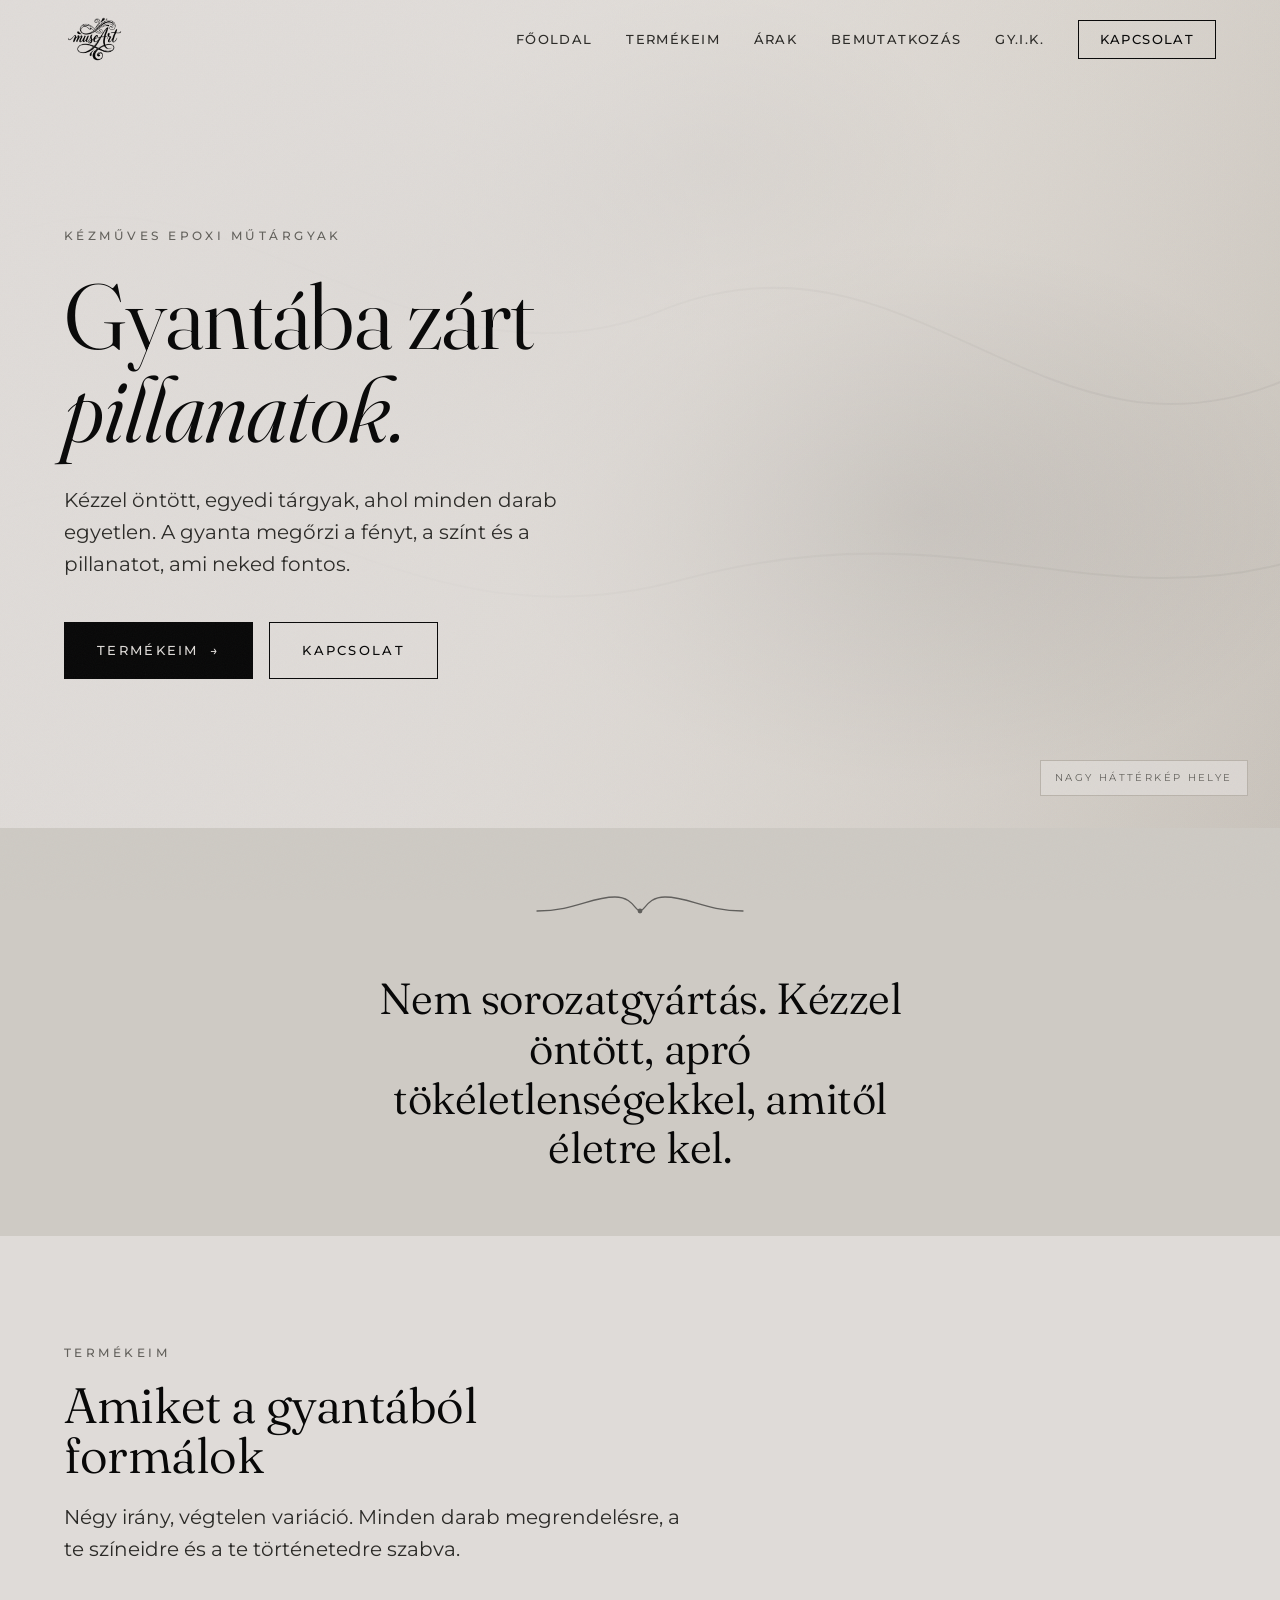
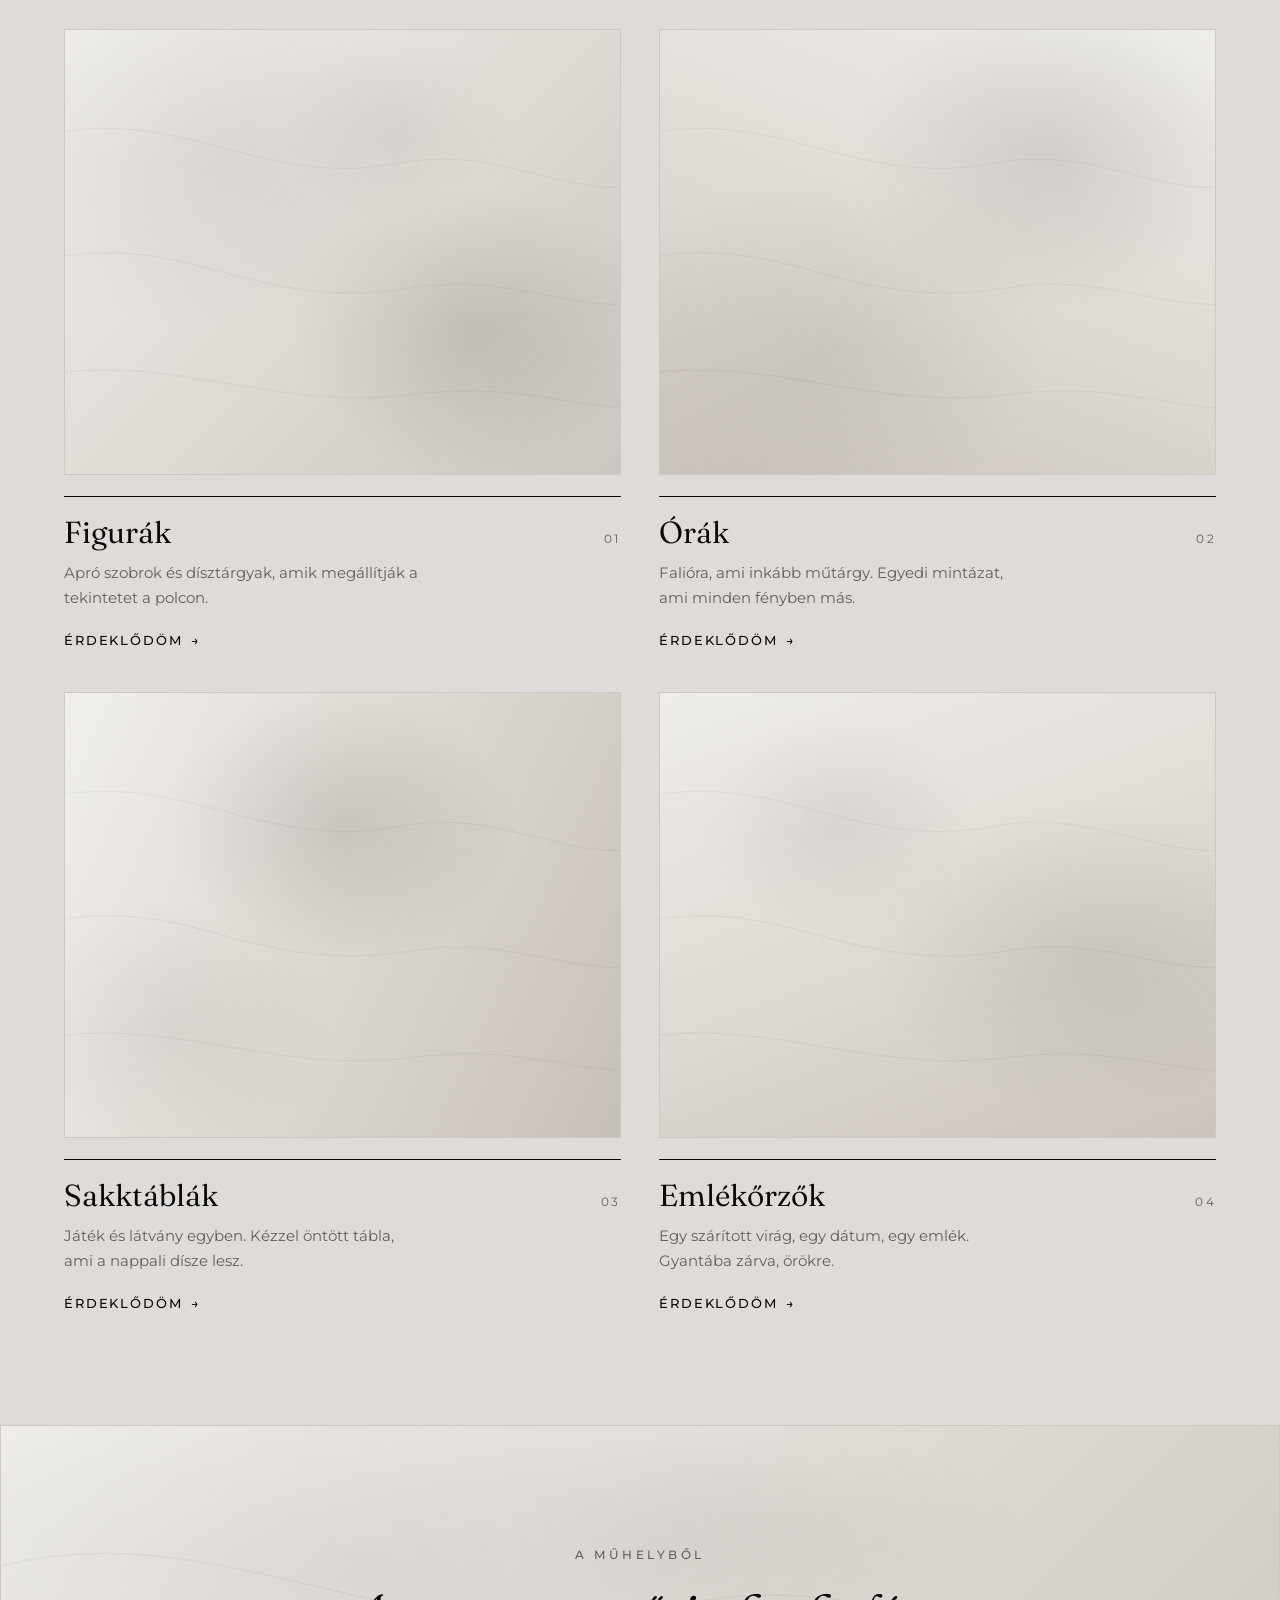
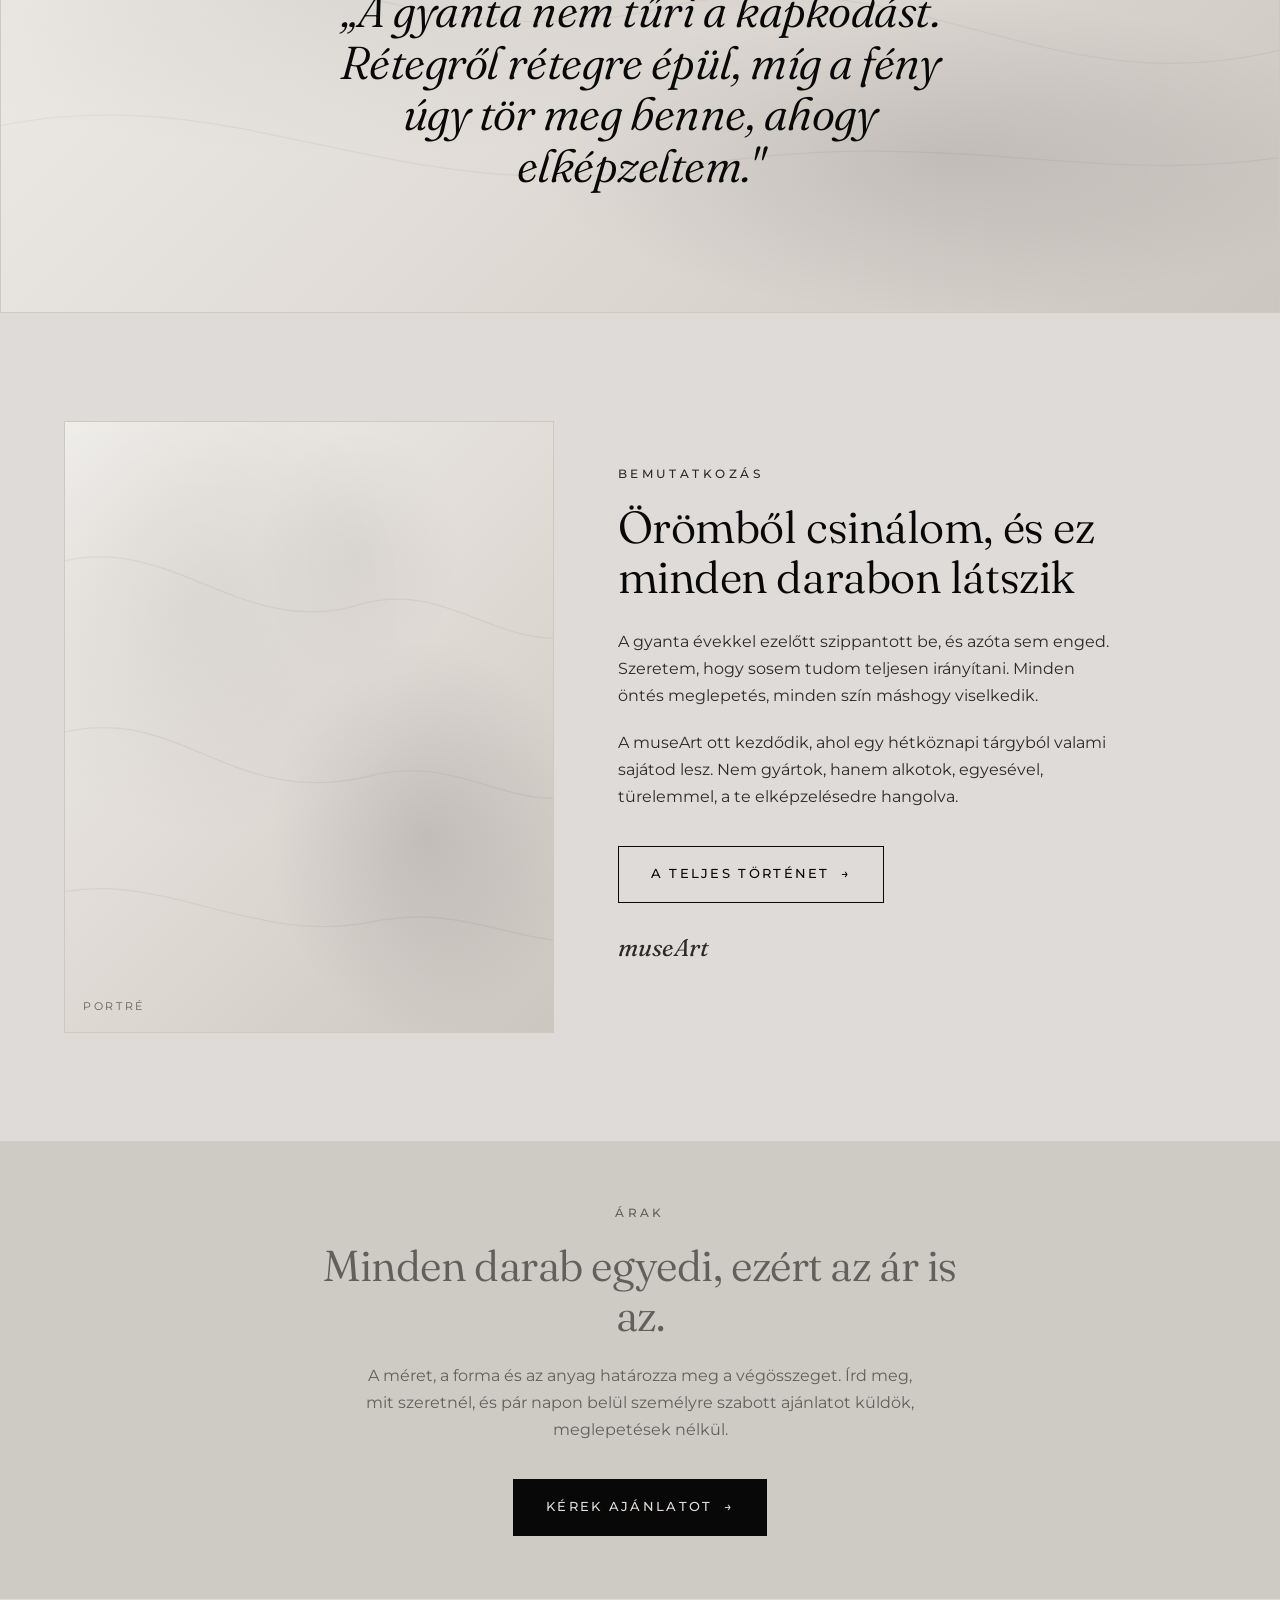
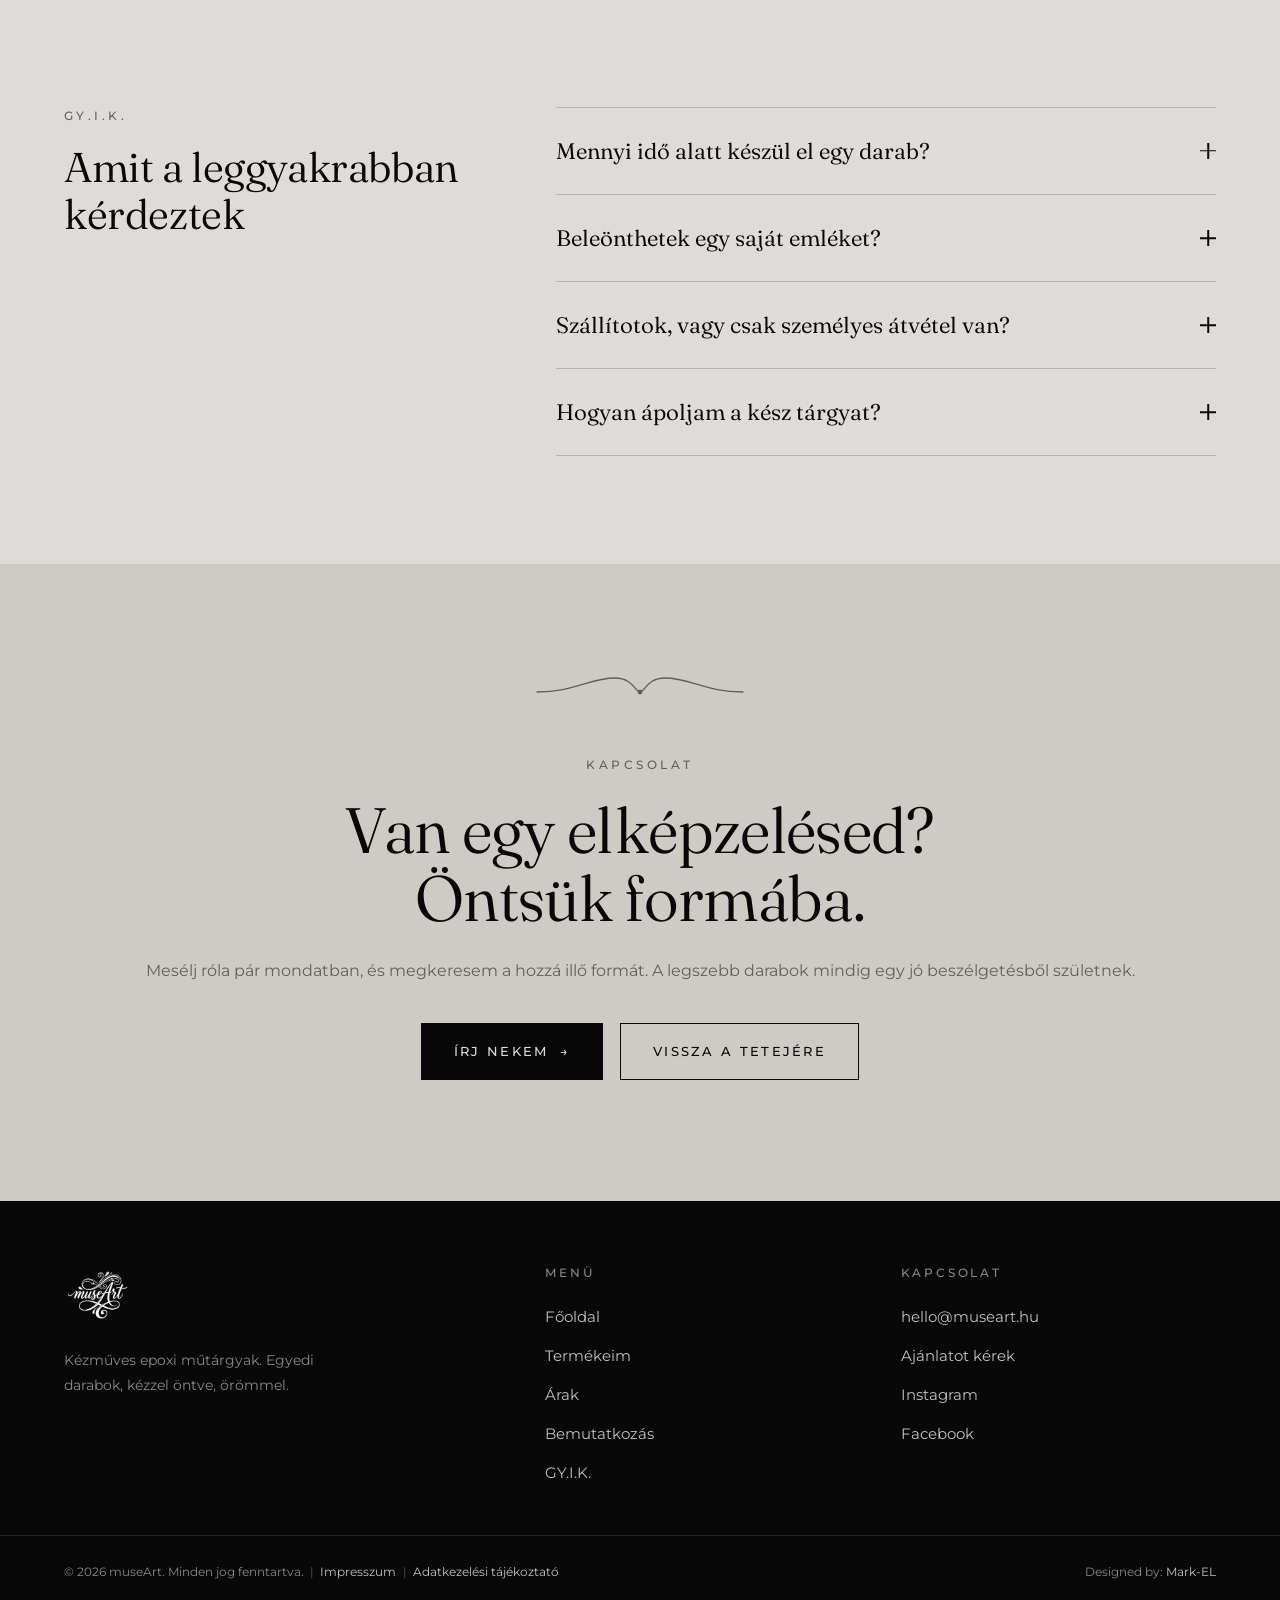
==== commit 26f215c0: "Update index.html" ====
--- a/demok/musart/index.html
+++ b/demok/musart/index.html
@@ -10,14 +10,14 @@
 <link href="https://fonts.googleapis.com/css2?family=Fraunces:ital,opsz,wght@0,9..144,300..500;1,9..144,300..500&family=Montserrat:wght@300;400;500;600&display=swap" rel="stylesheet">
 <style>
 :root{
-  --ink:#141210;
-  --ink-soft:#2c2823;
-  --paper:#FAF9F6;
-  --stone:#F0EDE7;
-  --line:#E4DFD7;
-  --line-strong:#CFC8BD;
-  --muted:#6E6862;
-  --white:#FFFFFF;
+  --ink:#080808;
+  --ink-soft:#2B2A27;
+  --paper:#DFDBD8;
+  --stone:#CECAC4;
+  --line:#CDC8C2;
+  --line-strong:#B9B3AB;
+  --muted:#62605B;
+  --white:#EFEDEA;
 
   --ff-display:'Fraunces', Georgia, serif;
   --ff-body:'Montserrat', -apple-system, BlinkMacSystemFont, sans-serif;
@@ -112,7 +112,7 @@
   transition:background .4s ease,border-color .4s ease,box-shadow .4s ease;
   border-bottom:1px solid transparent;
 }
-.nav.scrolled{background:rgba(250,249,246,.86);backdrop-filter:blur(14px);
+.nav.scrolled{background:rgba(223,219,216,.86);backdrop-filter:blur(14px);
   border-bottom:1px solid var(--line);}
 .nav .container{display:flex;align-items:center;justify-content:space-between;width:100%}
 .brand img{height:56px;width:auto;display:block}
@@ -147,14 +147,14 @@
     radial-gradient(38% 42% at 30% 34%, rgba(0,0,0,.06), transparent 70%),
     radial-gradient(46% 46% at 72% 62%, rgba(0,0,0,.11), transparent 72%),
     radial-gradient(30% 30% at 55% 20%, rgba(0,0,0,.05), transparent 70%),
-    linear-gradient(120deg,#ffffff 0%,#ece8e1 55%,#ded8cf 100%);}
+    linear-gradient(120deg,#EFEDEA 0%,#DCD7D0 55%,#C8C2BA 100%);}
 .hero-ph::after{content:"";position:absolute;inset:0;opacity:.5;mix-blend-mode:multiply;
   background-image:url("data:image/svg+xml,%3Csvg xmlns='http://www.w3.org/2000/svg' viewBox='0 0 1200 400' preserveAspectRatio='none'%3E%3Cg fill='none' stroke='%23000' stroke-opacity='0.09' stroke-width='1'%3E%3Cpath d='M-20,120 C200,60 380,200 620,150 C860,100 980,240 1220,180'/%3E%3Cpath d='M-20,250 C220,200 360,320 640,280 C900,244 1020,300 1220,270'/%3E%3C/g%3E%3C/svg%3E");
   background-size:cover}
 .hero-scrim{position:absolute;inset:0;z-index:1;
   background:linear-gradient(90deg,
-    rgba(250,249,246,.95) 0%, rgba(250,249,246,.86) 30%,
-    rgba(250,249,246,.45) 60%, rgba(250,249,246,.05) 100%)}
+    rgba(223,219,216,.95) 0%, rgba(223,219,216,.86) 30%,
+    rgba(223,219,216,.45) 60%, rgba(223,219,216,.05) 100%)}
 .hero-inner{position:relative;z-index:2;width:100%}
 .hero-copy .eyebrow{margin-bottom:1.5rem}
 .hero-title{font-size:clamp(3rem,7.2vw,6.3rem);margin-bottom:1.8rem}
@@ -162,7 +162,7 @@
 .hero-copy .lead{max-width:40ch;margin-bottom:2.6rem}
 .hero-actions{display:flex;flex-wrap:wrap;gap:1rem}
 .hero-badge{position:absolute;right:clamp(1rem,3vw,2rem);bottom:clamp(1rem,3vw,2rem);z-index:3;
-  background:rgba(250,249,246,.8);border:1px solid var(--line-strong);
+  background:rgba(223,219,216,.8);border:1px solid var(--line-strong);
   padding:.55rem .9rem;font-size:.62rem;letter-spacing:.24em;text-transform:uppercase;color:var(--muted)}
 
 /* ---------- image placeholder art (monochrome resin) ---------- */
@@ -176,7 +176,7 @@
     radial-gradient(60% 55% at 28% 30%, rgba(0,0,0,.05), transparent 70%),
     radial-gradient(45% 45% at 74% 68%, rgba(0,0,0,.10), transparent 72%),
     radial-gradient(30% 30% at 60% 22%, rgba(0,0,0,.04), transparent 70%),
-    linear-gradient(135deg, #ffffff 0%, #edeae4 55%, #e2ddd5 100%);
+    linear-gradient(135deg, #EFEDEA 0%, #DED9D3 55%, #CBC6BF 100%);
 }
 /* fluid "resin lacing" lines */
 .ph::after{
@@ -191,15 +191,15 @@
 .ph[data-variant="b"]::before{background:
   radial-gradient(50% 50% at 70% 28%, rgba(0,0,0,.09), transparent 70%),
   radial-gradient(55% 55% at 30% 72%, rgba(0,0,0,.06), transparent 72%),
-  linear-gradient(200deg,#ffffff 0%,#ece8e1 60%,#e0dbd2 100%);}
+  linear-gradient(200deg,#EFEDEA 0%,#DCD7D0 60%,#C9C3BB 100%);}
 .ph[data-variant="c"]::before{background:
   radial-gradient(45% 45% at 50% 30%, rgba(0,0,0,.10), transparent 70%),
   radial-gradient(40% 40% at 20% 75%, rgba(0,0,0,.05), transparent 72%),
-  linear-gradient(115deg,#fbfbfa 0%,#eae6df 55%,#ddd8cf 100%);}
+  linear-gradient(115deg,#F1EFEC 0%,#DBD6CF 55%,#C6C0B8 100%);}
 .ph[data-variant="d"]::before{background:
   radial-gradient(55% 50% at 78% 60%, rgba(0,0,0,.08), transparent 72%),
   radial-gradient(35% 35% at 32% 30%, rgba(0,0,0,.06), transparent 70%),
-  linear-gradient(160deg,#ffffff 0%,#ece8e2 58%,#e1dcd3 100%);}
+  linear-gradient(160deg,#EFEDEA 0%,#DDD8D1 58%,#CAC4BC 100%);}
 .ph[data-variant="wide"]::after{
   background-image:url("data:image/svg+xml,%3Csvg xmlns='http://www.w3.org/2000/svg' viewBox='0 0 1200 400' preserveAspectRatio='none'%3E%3Cg fill='none' stroke='%23000' stroke-opacity='0.09' stroke-width='1'%3E%3Cpath d='M-20,120 C200,60 380,200 620,150 C860,100 980,240 1220,180'/%3E%3Cpath d='M-20,250 C220,200 360,320 640,280 C900,244 1020,300 1220,270'/%3E%3C/g%3E%3C/svg%3E");
 }
@@ -275,21 +275,21 @@
 .cta .btn{margin:0 .4rem .8rem}
 
 /* ---------- footer ---------- */
-.footer{background:var(--ink);color:#cfc9c1;padding:clamp(3.5rem,7vh,5.5rem) 0 2.2rem}
+.footer{background:var(--ink);color:#C4C1BD;padding:clamp(3.5rem,7vh,5.5rem) 0 2.2rem}
 .footer .container{display:grid;grid-template-columns:1.4fr 1fr 1fr;gap:2.5rem}
 .footer .brand-f img{height:62px;filter:invert(1) brightness(1.9);margin-bottom:1.4rem}
-.footer .brand-f p{color:#8f8a83;max-width:32ch;font-size:.9rem}
+.footer .brand-f p{color:#8B8884;max-width:32ch;font-size:.9rem}
 .footer h4{font-family:var(--ff-body);font-weight:500;font-size:.72rem;letter-spacing:.24em;
-  text-transform:uppercase;color:#8f8a83;margin-bottom:1.2rem}
+  text-transform:uppercase;color:#8B8884;margin-bottom:1.2rem}
 .footer ul{list-style:none;display:flex;flex-direction:column;gap:.75rem}
-.footer ul a{color:#cfc9c1;font-size:.92rem;transition:color .3s}
+.footer ul a{color:#C4C1BD;font-size:.92rem;transition:color .3s}
 .footer ul a:hover{color:#fff}
 .footer .footer-bottom{border-top:1px solid rgba(255,255,255,.12);margin-top:3rem;padding-top:1.6rem;
   display:flex;justify-content:space-between;align-items:center;flex-wrap:wrap;gap:1rem;
-  font-size:.78rem;color:#8f8a83}
-.footer-bottom a{color:#cfc9c1;transition:color .3s}
+  font-size:.78rem;color:#8B8884}
+.footer-bottom a{color:#C4C1BD;transition:color .3s}
 .footer-bottom a:hover{color:#fff}
-.footer-bottom .sep{color:#5f5a54;margin:0 .2rem}
+.footer-bottom .sep{color:#55524E;margin:0 .2rem}
 
 /* ---------- reveal animation ---------- */
 .reveal{opacity:0;transform:translateY(26px);transition:opacity .9s ease,transform .9s cubic-bezier(.2,.7,.2,1)}
@@ -333,7 +333,7 @@
   .footer .container{grid-template-columns:1fr}
   .hero{min-height:clamp(520px,82vh,760px)}
   .hero-scrim{background:linear-gradient(180deg,
-    rgba(250,249,246,.72) 0%, rgba(250,249,246,.82) 55%, rgba(250,249,246,.92) 100%)}
+    rgba(223,219,216,.72) 0%, rgba(223,219,216,.82) 55%, rgba(223,219,216,.92) 100%)}
   .hero-copy .lead{max-width:100%}
   .footer .footer-bottom{flex-direction:column;align-items:flex-start;gap:.7rem}
 }
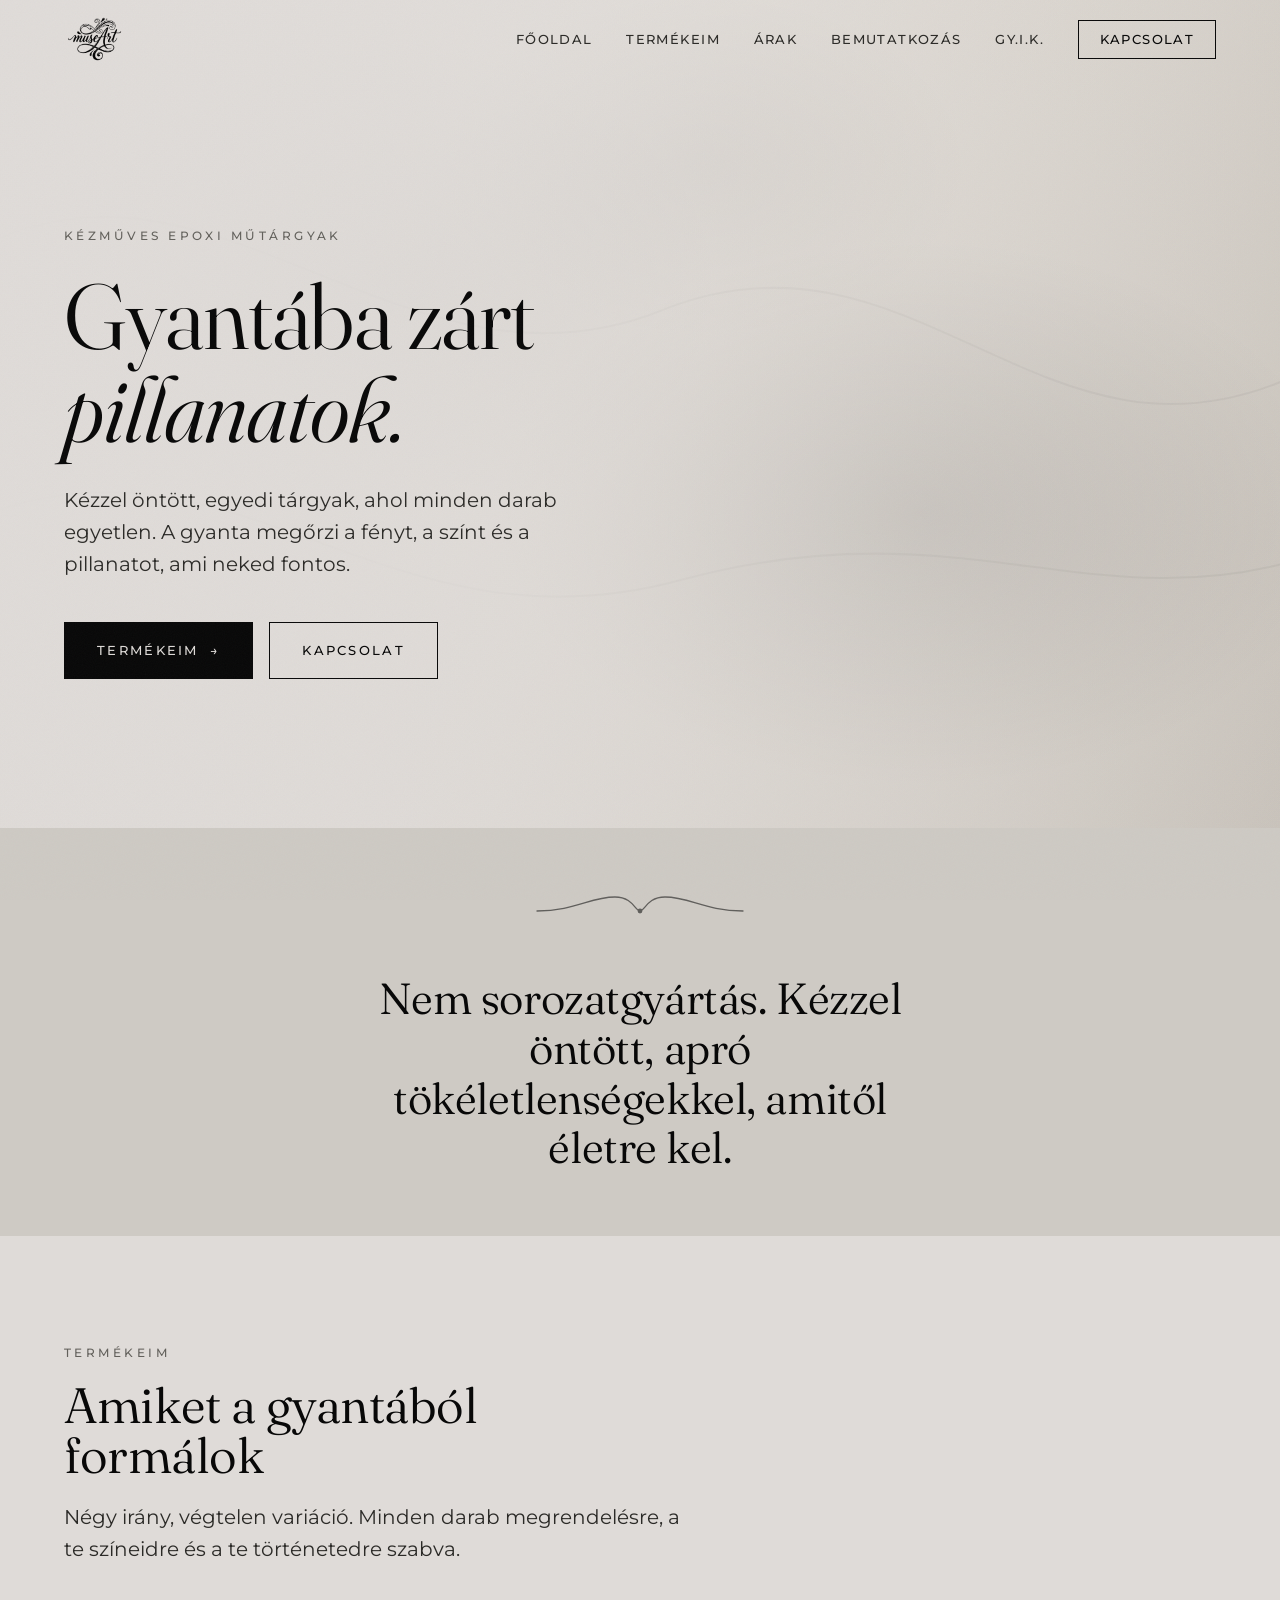
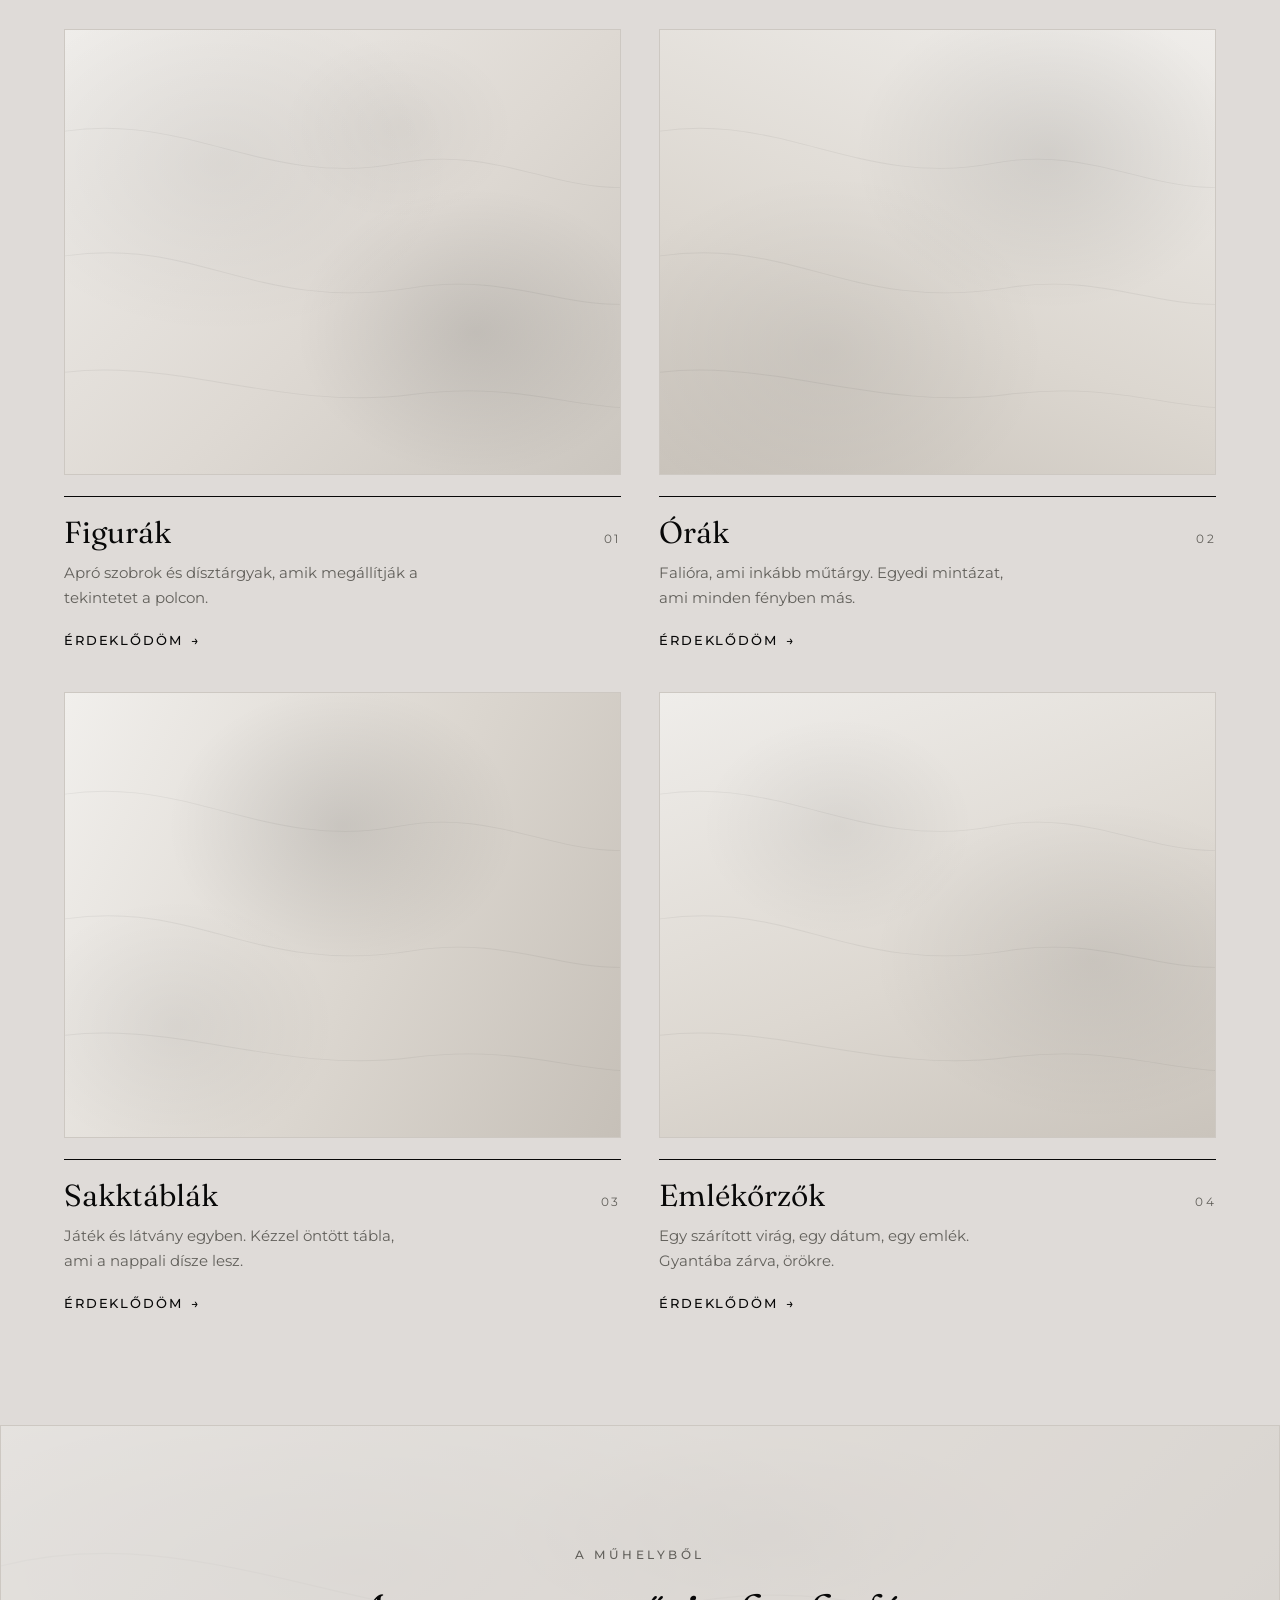
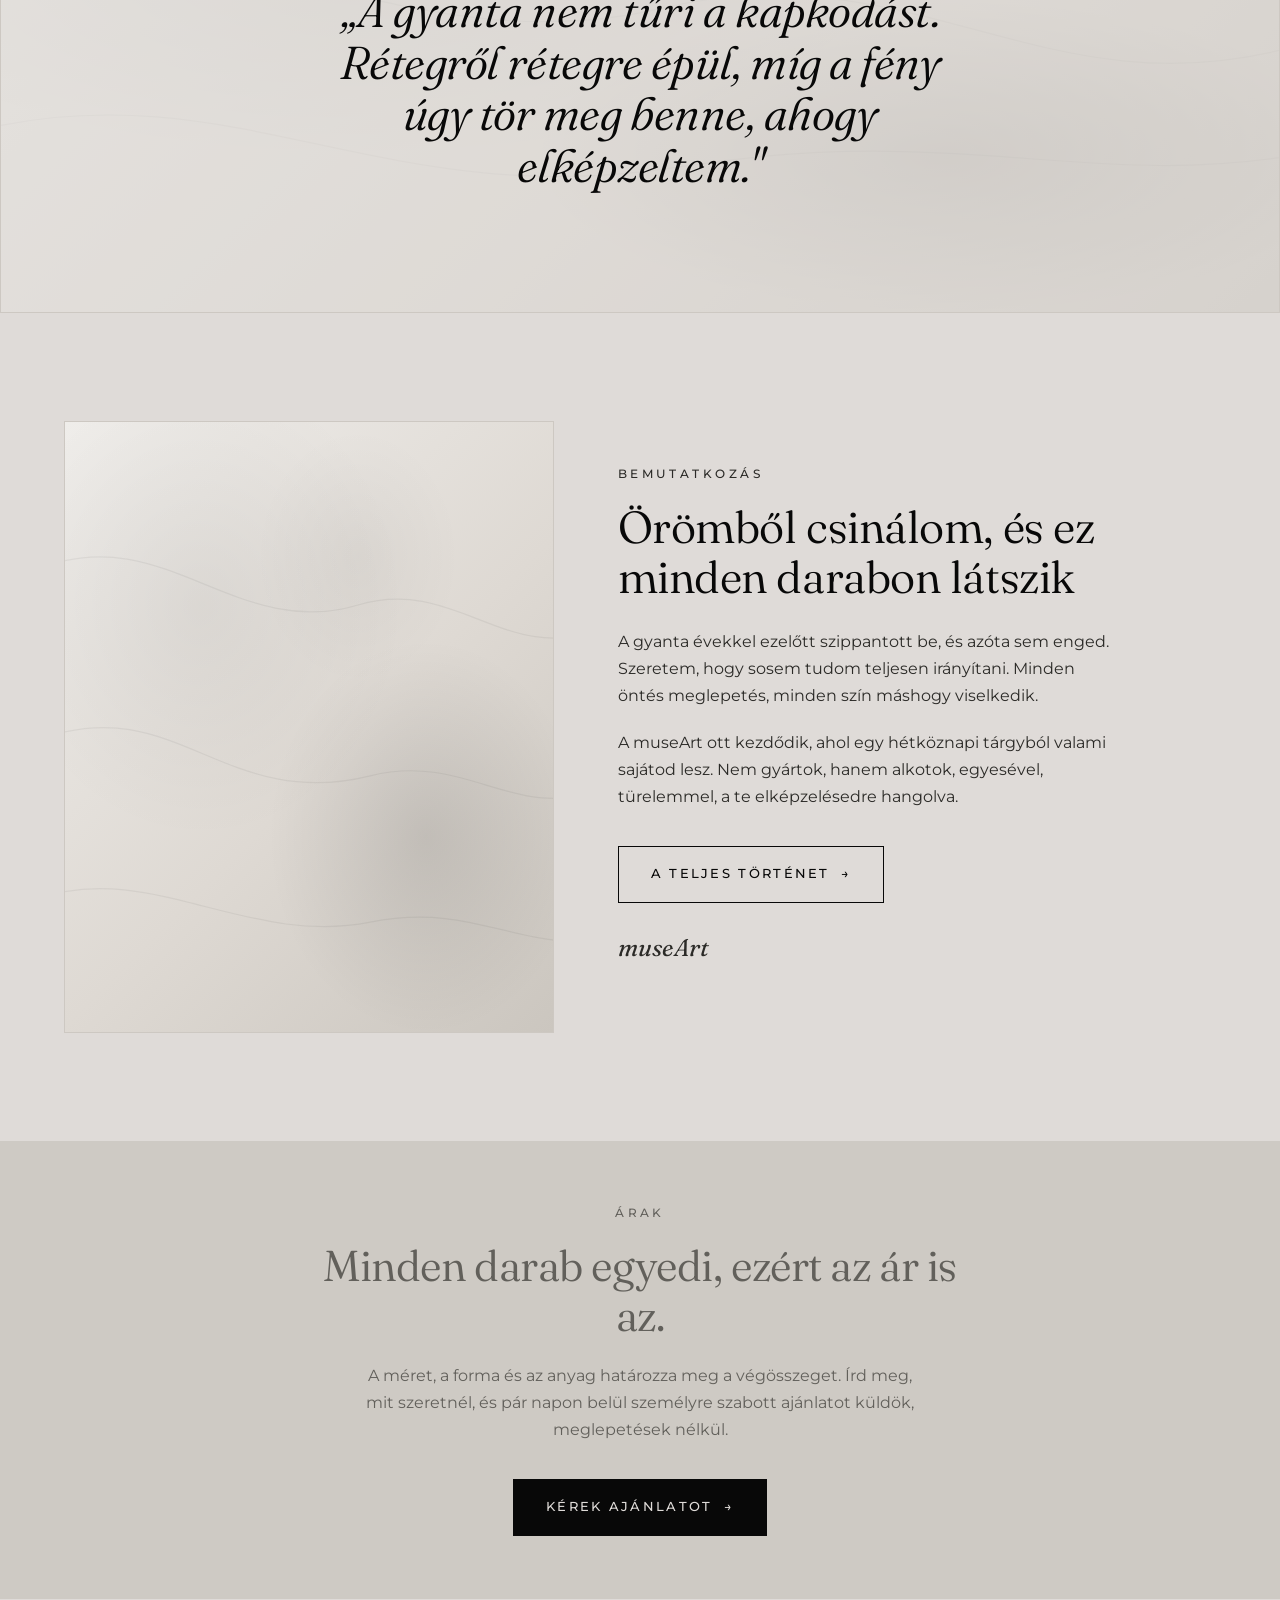
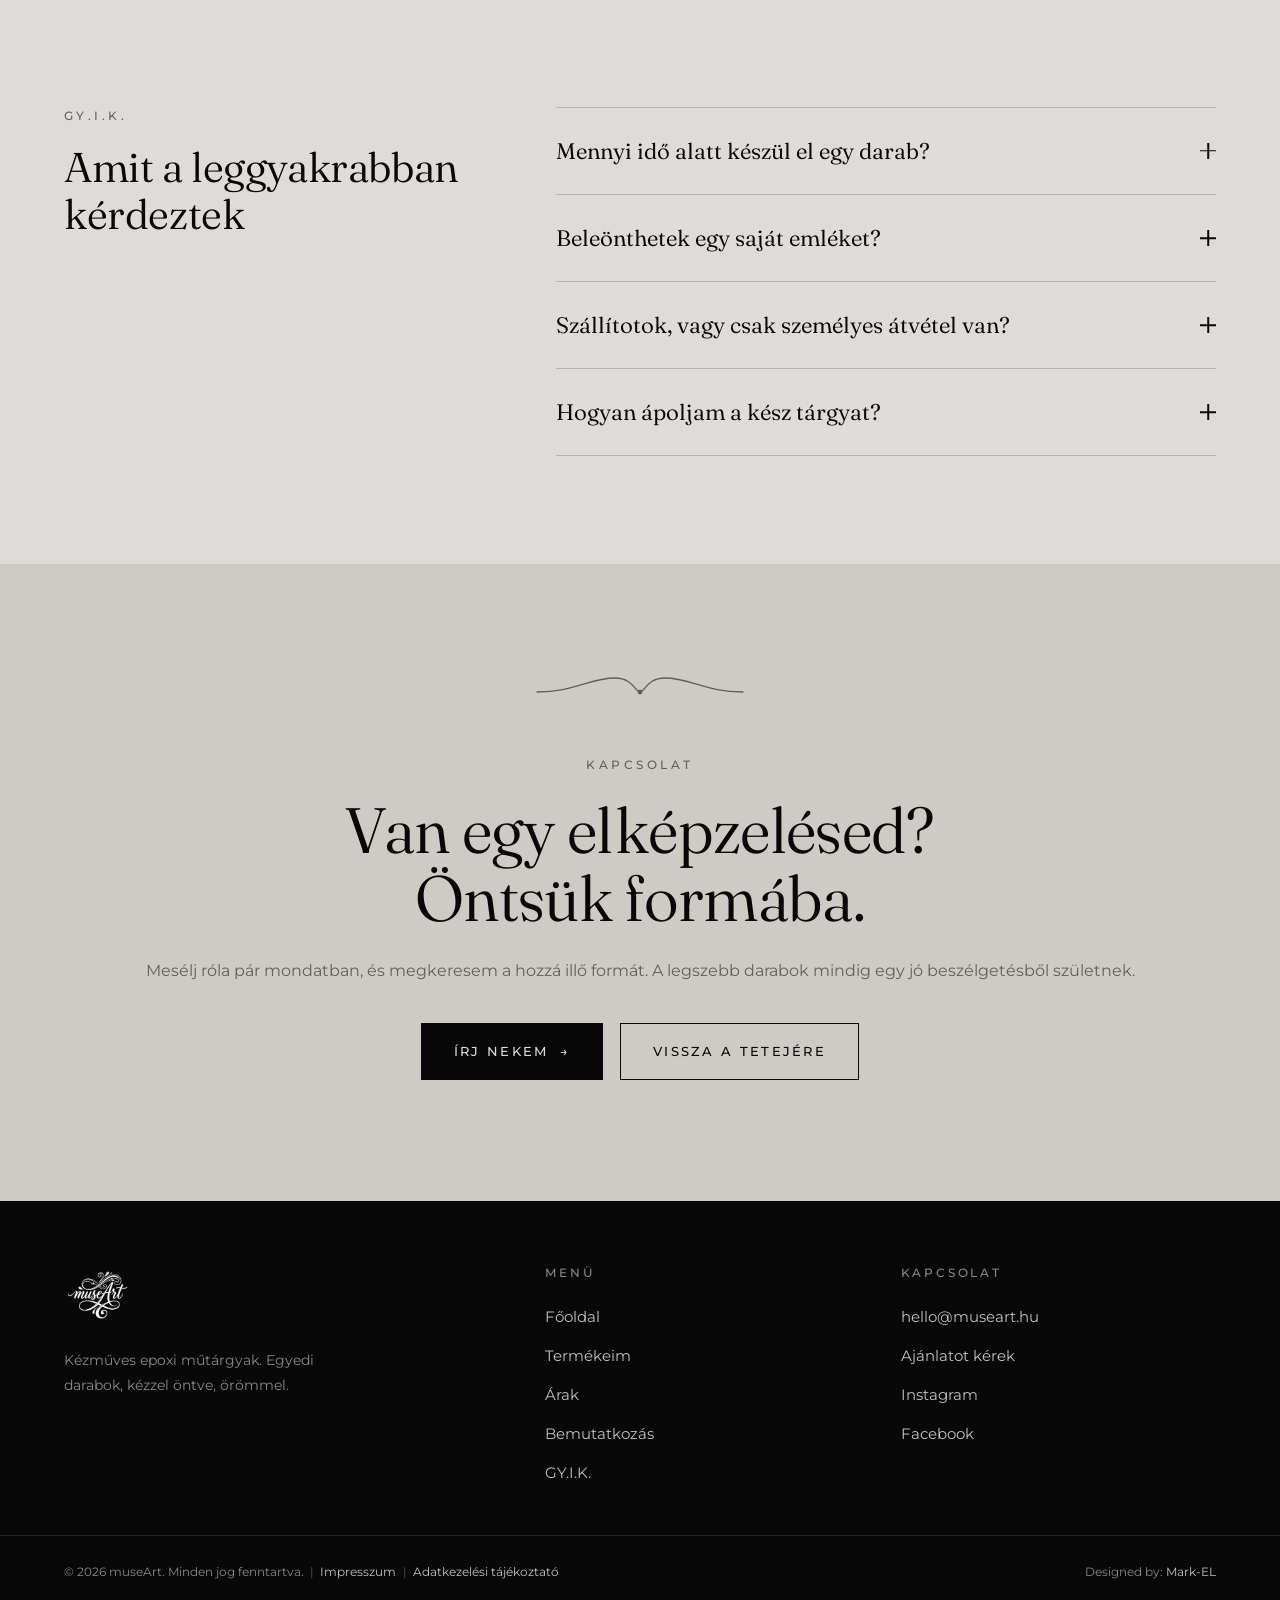
==== commit da307a50: "new" ====
--- a/demok/musart/index.html
+++ b/demok/musart/index.html
@@ -142,6 +142,7 @@
   padding-top:var(--nav-h);overflow:hidden}
 .hero-bg{position:absolute;inset:0;z-index:0}
 .hero-img{position:absolute;inset:0;width:100%;height:100%;object-fit:cover;display:block}
+.ph-img{position:absolute;inset:0;width:100%;height:100%;object-fit:cover;z-index:1;display:block}
 .hero-ph{position:absolute;inset:0;
   background:
     radial-gradient(38% 42% at 30% 34%, rgba(0,0,0,.06), transparent 70%),
@@ -234,6 +235,7 @@
 .featured .overlay{
   position:absolute;inset:0;display:flex;flex-direction:column;
   align-items:center;justify-content:center;text-align:center;padding:2rem;z-index:3;
+  background:rgba(223,219,216,.58);
 }
 .featured .overlay .display{font-size:clamp(1.6rem,3.6vw,3rem);color:var(--ink);max-width:22ch;line-height:1.12}
 .featured .overlay .eyebrow{margin-bottom:1.2rem}
@@ -349,7 +351,7 @@
 <header class="nav" id="nav">
   <div class="container">
     <a href="#top" class="brand" aria-label="museArt főoldal">
-      <img src="[data-uri]" alt="museArt">
+      <img src="assets/logo-black.png" alt="museArt">
     </a>
     <button class="nav-toggle" id="navToggle" aria-label="Menü" aria-expanded="false">
       <span></span><span></span><span></span>
@@ -370,9 +372,8 @@
   <!-- HERO -->
   <section class="hero">
     <div class="hero-bg">
-      <!-- VALÓDI FOTÓ: cseréld le a lenti .hero-ph divet erre:
-           <img class="hero-img" src="kepek/hero.jpg" alt="Egyedi epoxi műtárgy"> -->
       <div class="hero-ph"></div>
+      <img class="hero-img" src="assets/images/hero.webp" alt="" onerror="this.remove()">
     </div>
     <div class="hero-scrim"></div>
     <div class="hero-inner">
@@ -386,7 +387,6 @@
         </div>
       </div>
     </div>
-    <span class="hero-badge">Nagy háttérkép helye</span>
   </section>
 
   <!-- THESIS -->
@@ -410,25 +410,25 @@
     </div>
     <div class="cats">
       <a href="#kapcsolat" class="cat reveal">
-        <div class="frame"><div class="ph" data-variant="a" role="img" aria-label="Epoxi figurák"></div></div>
+        <div class="frame"><div class="ph" data-variant="a"><img class="ph-img" src="assets/images/figurak.webp" alt="Epoxi figurák" loading="lazy" onerror="this.remove()"></div></div>
         <div class="meta"><span class="name">Figurák</span><span class="num">01</span></div>
         <p class="desc">Apró szobrok és dísztárgyak, amik megállítják a tekintetet a polcon.</p>
         <span class="tlink go">Érdeklődöm <span class="ar">&rarr;</span></span>
       </a>
       <a href="#kapcsolat" class="cat reveal">
-        <div class="frame"><div class="ph" data-variant="b" role="img" aria-label="Epoxi órák"></div></div>
+        <div class="frame"><div class="ph" data-variant="b"><img class="ph-img" src="assets/images/orak.webp" alt="Epoxi órák" loading="lazy" onerror="this.remove()"></div></div>
         <div class="meta"><span class="name">Órák</span><span class="num">02</span></div>
         <p class="desc">Falióra, ami inkább műtárgy. Egyedi mintázat, ami minden fényben más.</p>
         <span class="tlink go">Érdeklődöm <span class="ar">&rarr;</span></span>
       </a>
       <a href="#kapcsolat" class="cat reveal">
-        <div class="frame"><div class="ph" data-variant="c" role="img" aria-label="Epoxi sakktáblák"></div></div>
+        <div class="frame"><div class="ph" data-variant="c"><img class="ph-img" src="assets/images/sakktablak.webp" alt="Epoxi sakktáblák" loading="lazy" onerror="this.remove()"></div></div>
         <div class="meta"><span class="name">Sakktáblák</span><span class="num">03</span></div>
         <p class="desc">Játék és látvány egyben. Kézzel öntött tábla, ami a nappali dísze lesz.</p>
         <span class="tlink go">Érdeklődöm <span class="ar">&rarr;</span></span>
       </a>
       <a href="#kapcsolat" class="cat reveal">
-        <div class="frame"><div class="ph" data-variant="d" role="img" aria-label="Epoxi emlékőrzők"></div></div>
+        <div class="frame"><div class="ph" data-variant="d"><img class="ph-img" src="assets/images/emlekorzok.webp" alt="Epoxi emlékőrzők" loading="lazy" onerror="this.remove()"></div></div>
         <div class="meta"><span class="name">Emlékőrzők</span><span class="num">04</span></div>
         <p class="desc">Egy szárított virág, egy dátum, egy emlék. Gyantába zárva, örökre.</p>
         <span class="tlink go">Érdeklődöm <span class="ar">&rarr;</span></span>
@@ -438,7 +438,8 @@
 
   <!-- FEATURED BAND -->
   <section class="featured reveal">
-    <div class="ph" data-variant="wide" role="img" aria-label="Kiemelt epoxi munka nagyban">
+    <div class="ph" data-variant="wide">
+      <img class="ph-img" src="assets/images/kiemelt.webp" alt="" onerror="this.remove()">
       <div class="overlay">
         <p class="eyebrow">A műhelyből</p>
         <p class="display"><em>„A gyanta nem tűri a kapkodást. Rétegről rétegre épül, míg a fény úgy tör meg benne, ahogy elképzeltem."</em></p>
@@ -449,8 +450,8 @@
   <!-- ABOUT -->
   <section class="section container" id="bemutatkozas">
     <div class="about-grid about">
-      <div class="ph reveal" data-variant="a" role="img" aria-label="Katinka a műhelyben">
-        <span class="ph-label">Portré</span>
+      <div class="ph reveal" data-variant="a">
+        <img class="ph-img" src="assets/images/portre.webp" alt="Katinka a műhelyben" onerror="this.remove()">
       </div>
       <div class="about-copy reveal">
         <p class="eyebrow" style="margin-bottom:1.1rem">Bemutatkozás</p>
@@ -525,7 +526,7 @@
 <footer class="footer">
   <div class="container">
     <div class="brand-f">
-      <img src="[data-uri]" alt="museArt">
+      <img src="assets/logo-black.png" alt="museArt">
       <p>Kézműves epoxi műtárgyak. Egyedi darabok, kézzel öntve, örömmel.</p>
     </div>
     <div>
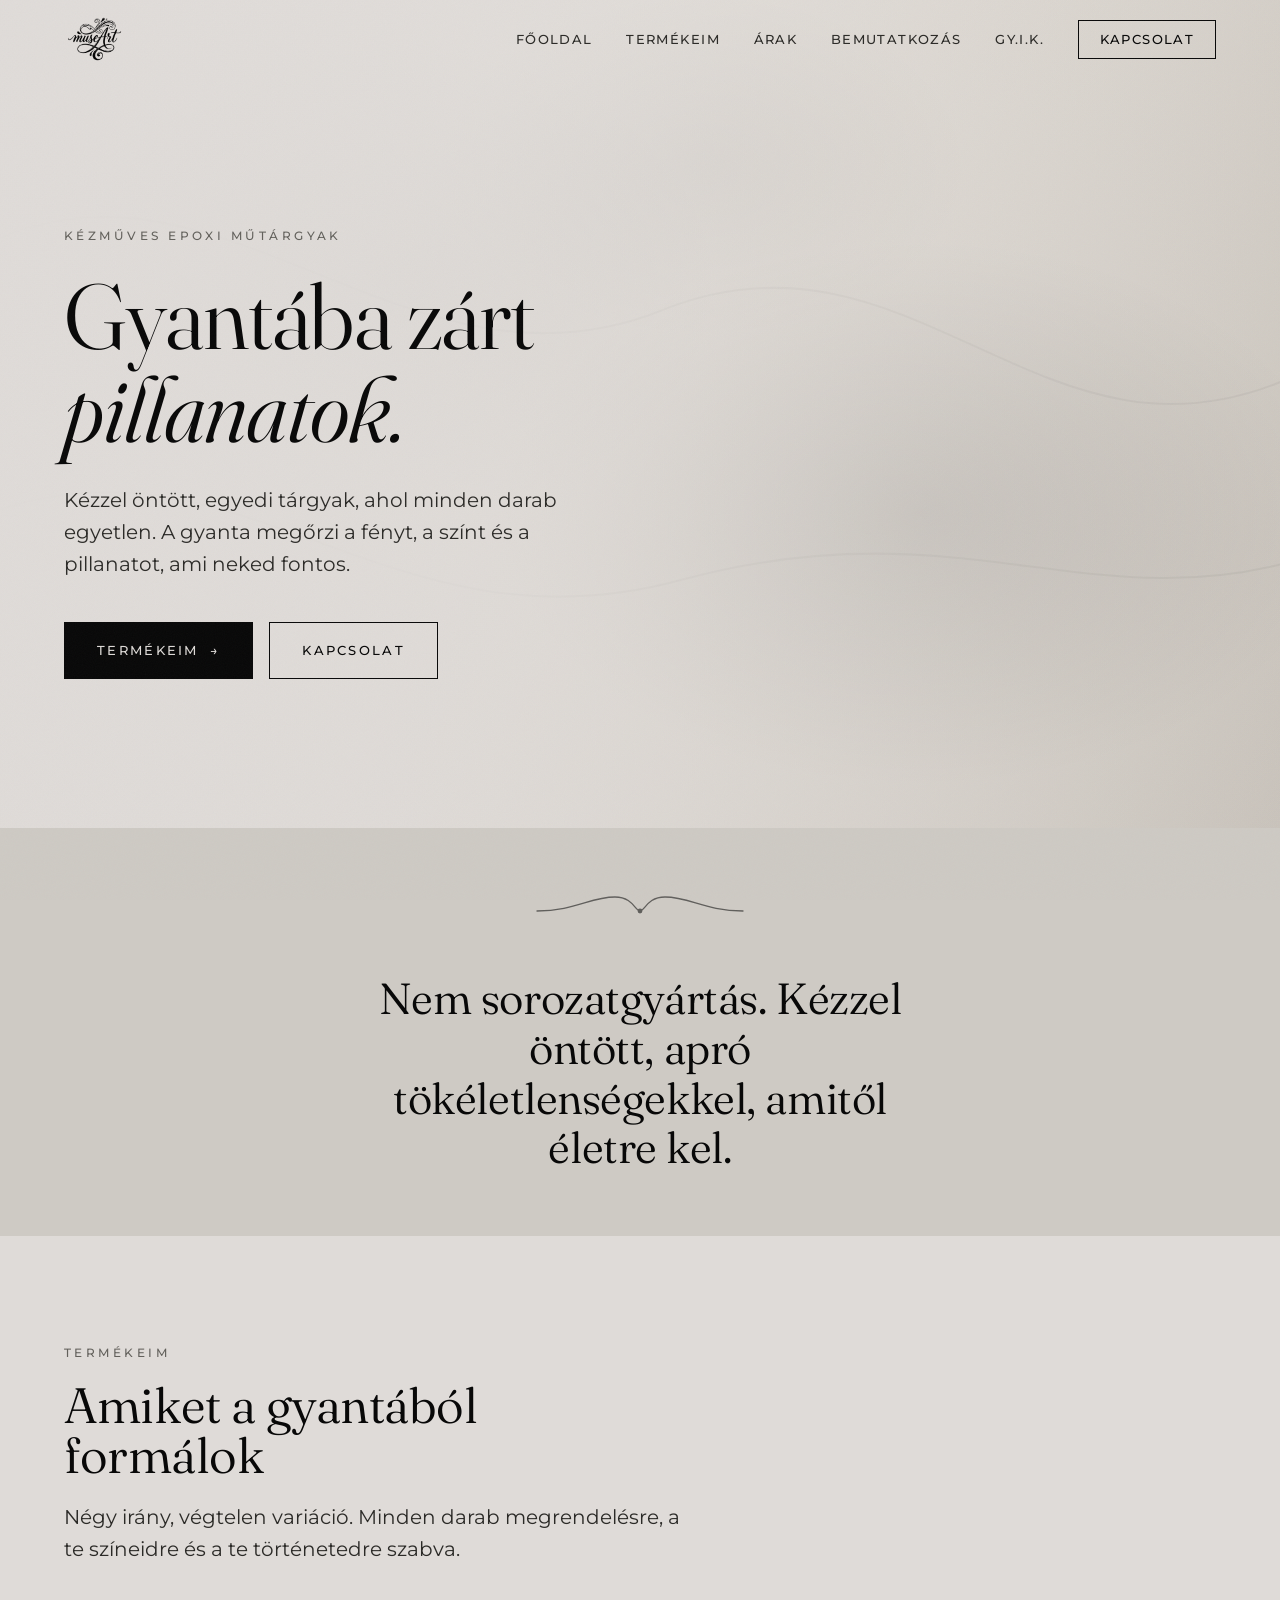
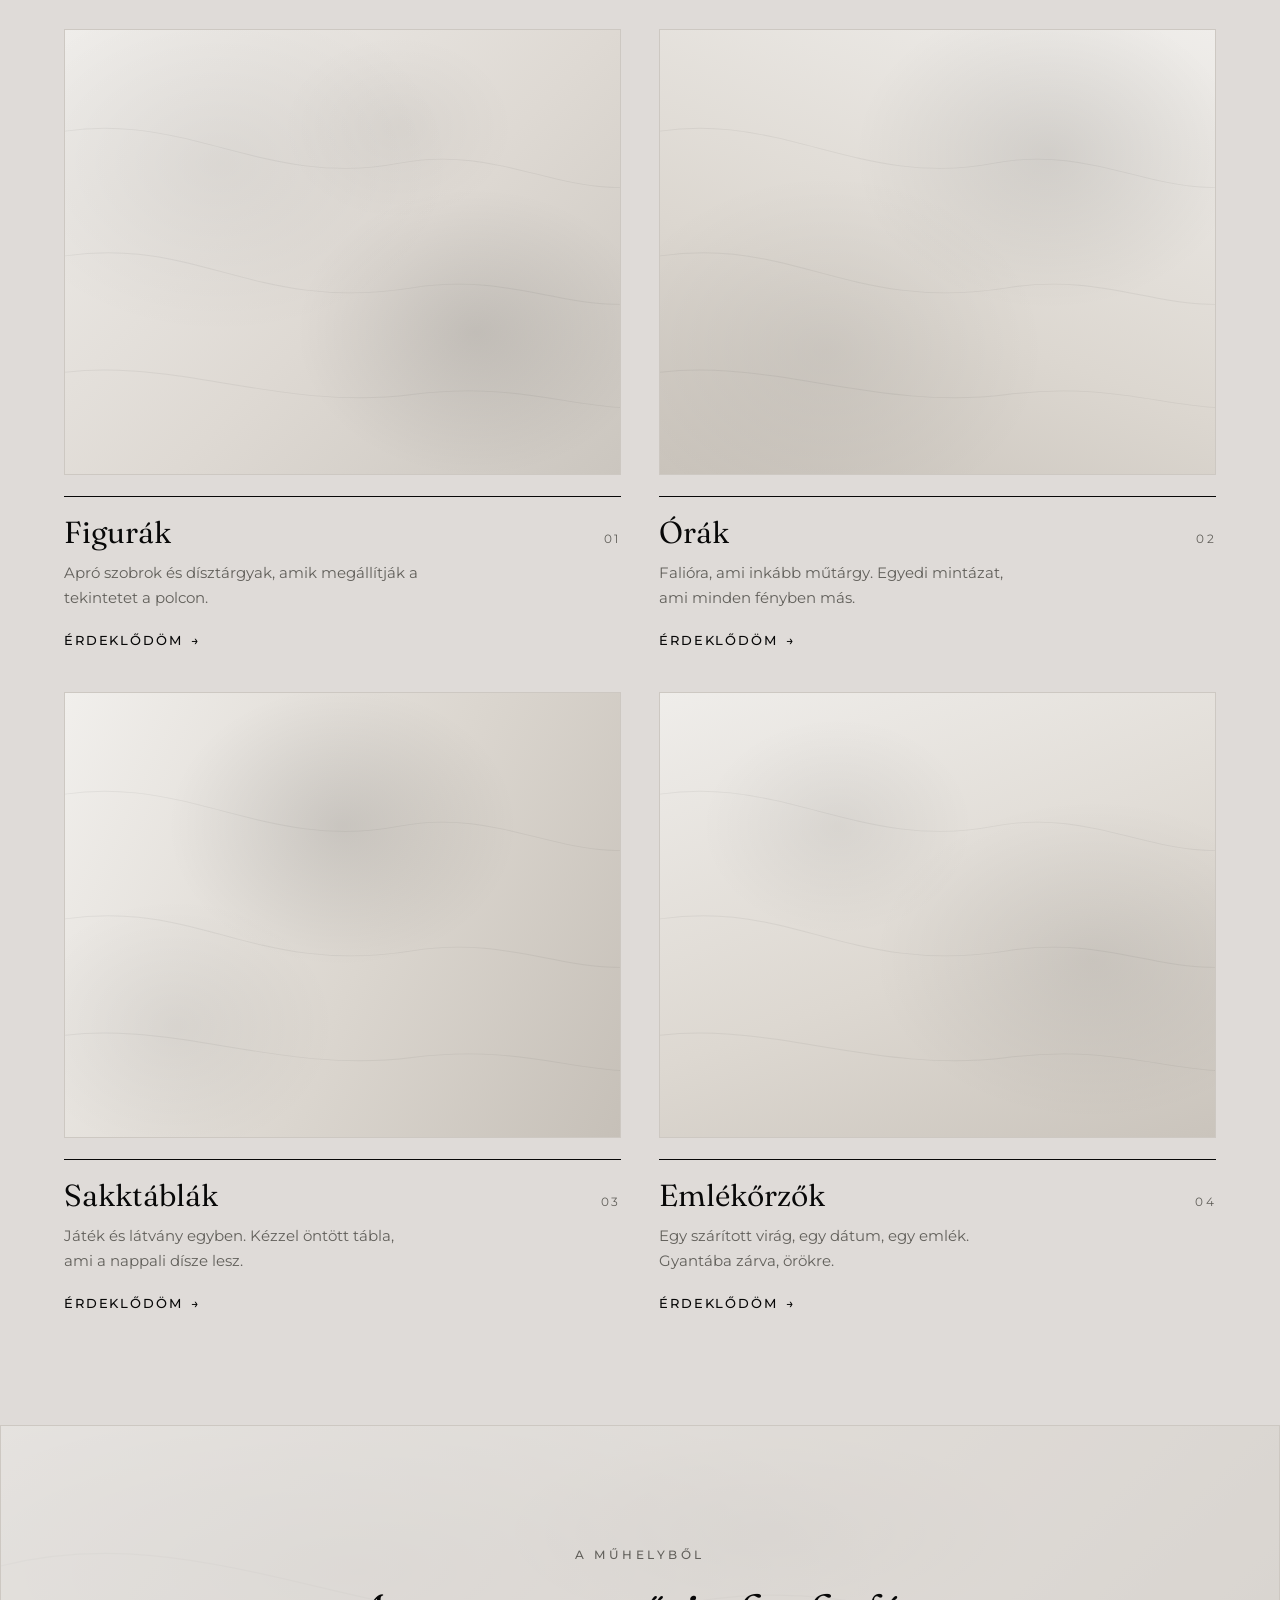
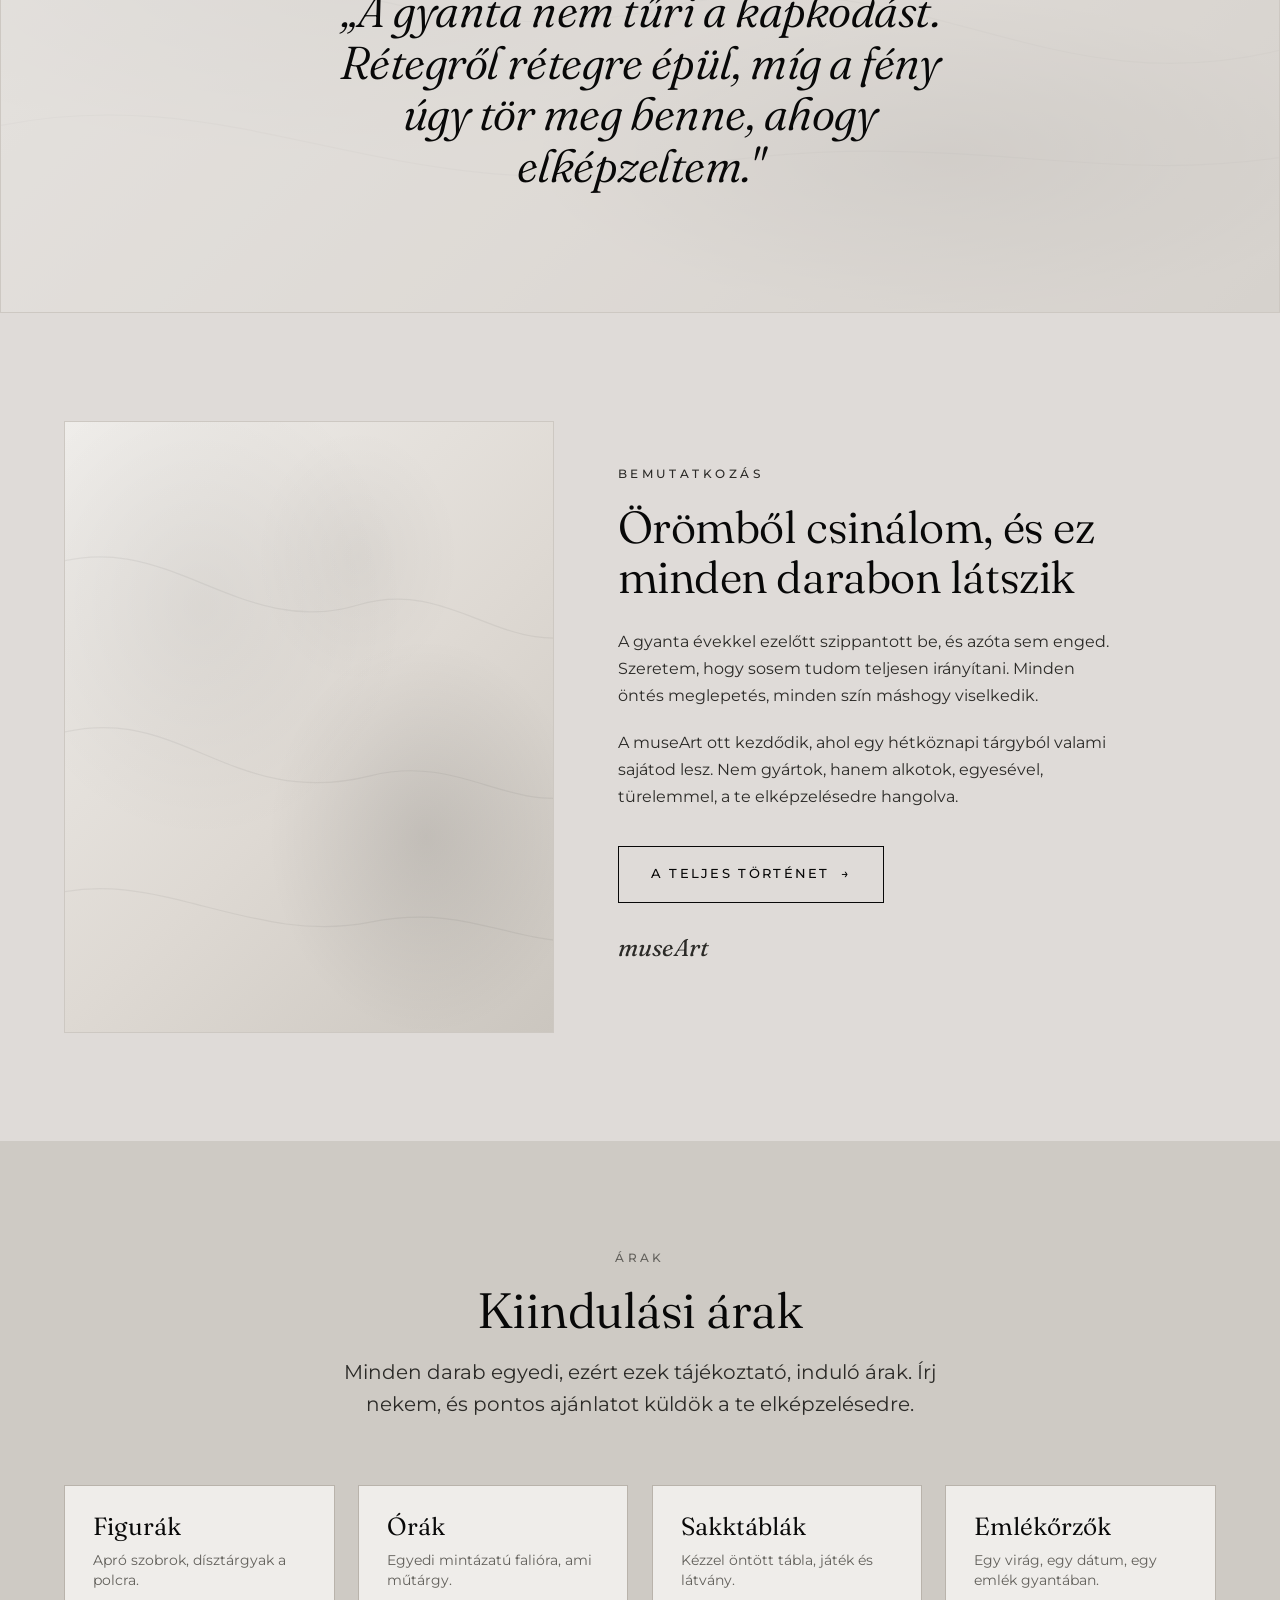
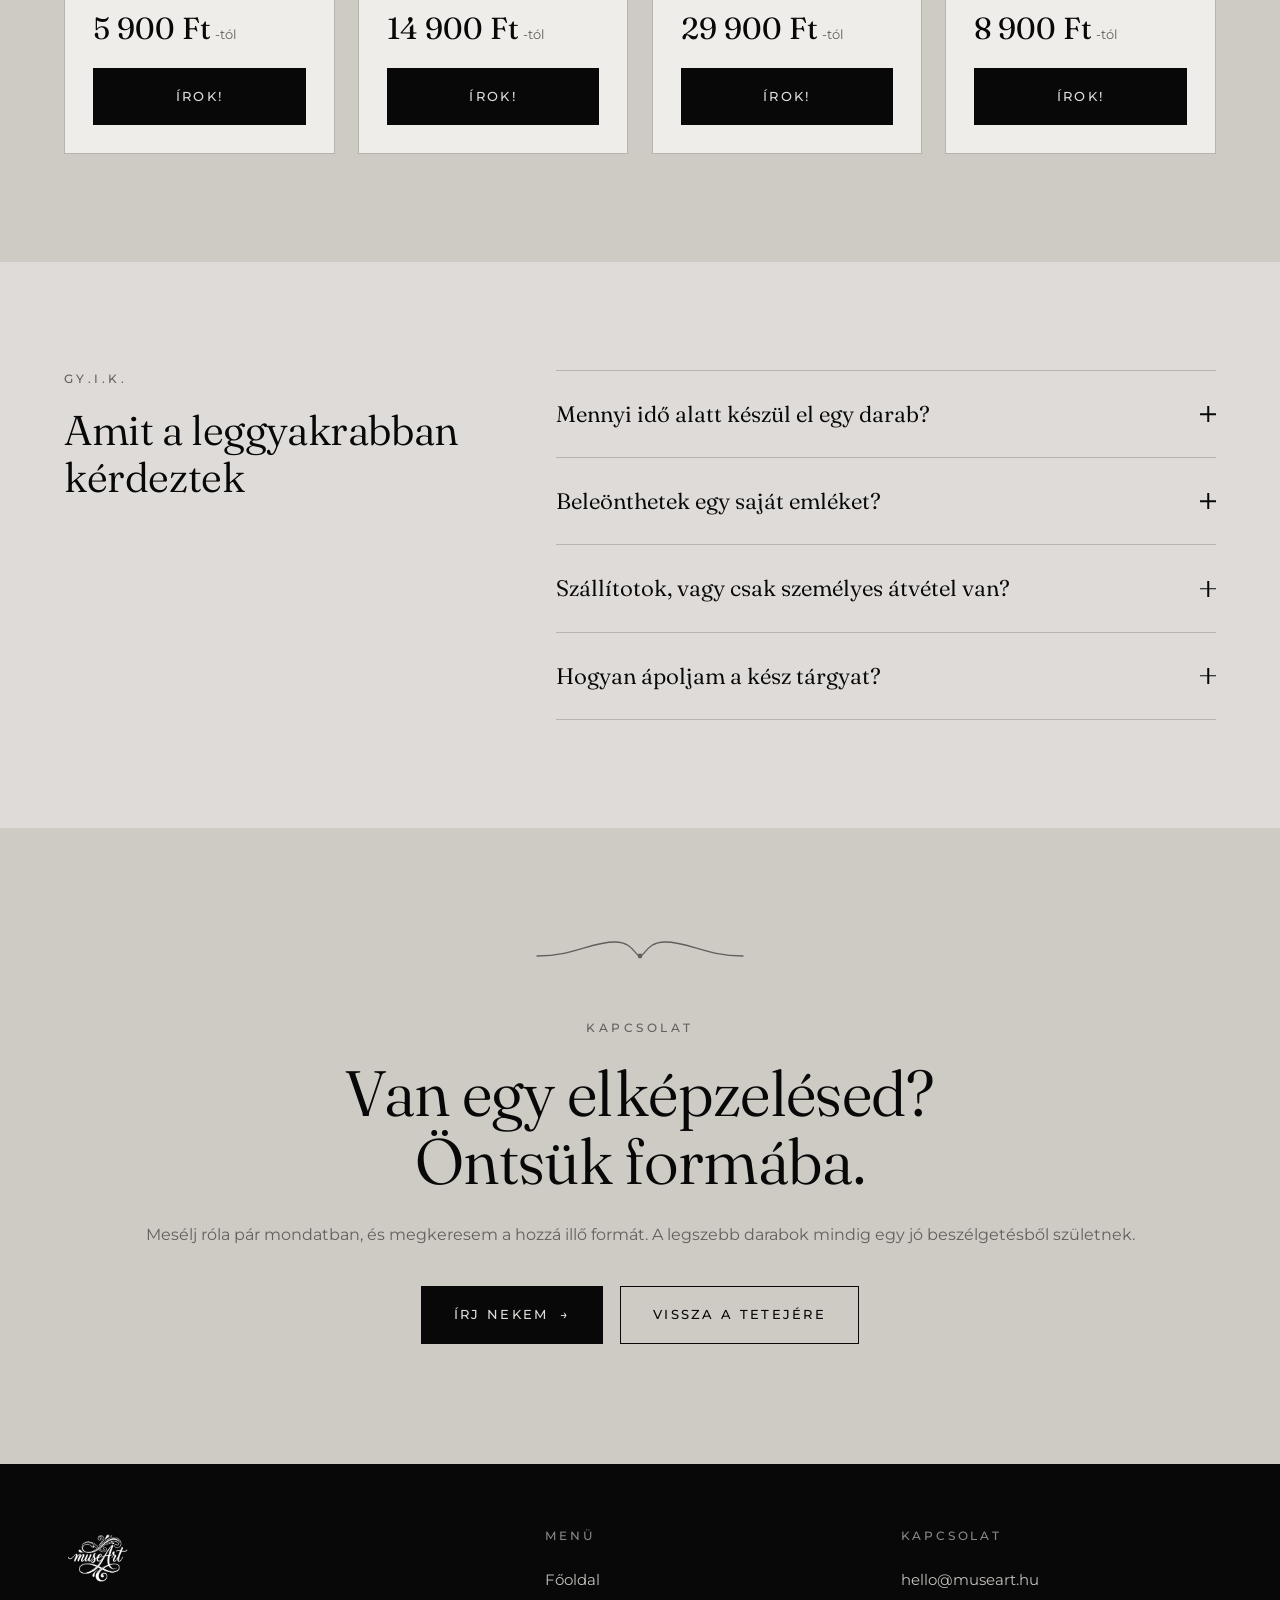
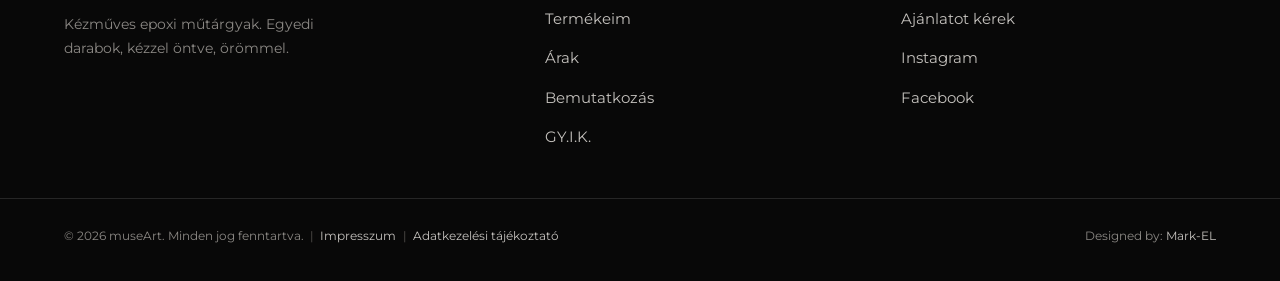
==== commit b23f6e75: "new" ====
--- a/demok/musart/index.html
+++ b/demok/musart/index.html
@@ -253,6 +253,17 @@
 .prices .display{font-size:clamp(1.8rem,3.4vw,2.7rem);max-width:24ch;margin:0 auto 1.3rem;line-height:1.16}
 .prices p{color:var(--muted);max-width:52ch;margin:0 auto 2.2rem}
 
+/* ---------- prices grid ---------- */
+.prices-grid{display:grid;grid-template-columns:repeat(4,1fr);gap:clamp(1rem,1.8vw,1.5rem)}
+.pcard{background:var(--white);border:1px solid var(--line-strong);
+  padding:clamp(1.5rem,2.2vw,2.1rem);display:flex;flex-direction:column;text-align:left}
+.pcard .pcat{font-family:var(--ff-display);font-size:1.55rem;font-weight:360;line-height:1;margin-bottom:.7rem}
+.pcard .pdesc{color:var(--muted);font-size:.86rem;line-height:1.5;margin-bottom:1.4rem}
+.pcard .pprice{font-family:var(--ff-display);font-size:1.9rem;font-weight:400;line-height:1;
+  margin-top:auto;margin-bottom:1.5rem}
+.pcard .pprice span{font-family:var(--ff-body);font-size:.8rem;color:var(--muted);margin-left:.25rem}
+.pcard .pbtn{width:100%;justify-content:center;padding-left:1rem;padding-right:1rem}
+
 /* ---------- faq ---------- */
 .faq-grid{display:grid;grid-template-columns:.8fr 1.2fr;gap:clamp(2rem,4vw,4rem);align-items:start}
 .faq-list{border-top:1px solid var(--line-strong)}
@@ -315,6 +326,7 @@
 /* ---------- responsive ---------- */
 @media(max-width:900px){
   .about-grid{grid-template-columns:1fr}
+  .prices-grid{grid-template-columns:repeat(2,1fr)}
   .about .ph{max-width:440px}
   .faq-grid{grid-template-columns:1fr}
   .footer .container{grid-template-columns:1fr 1fr}
@@ -331,6 +343,7 @@
   .nav-links a{font-size:1.05rem}
   .nav-cta{padding:.9rem 1.6rem !important}
   .cats{grid-template-columns:1fr}
+  .prices-grid{grid-template-columns:1fr}
   .featured .ph{aspect-ratio:4/5;min-height:0}
   .footer .container{grid-template-columns:1fr}
   .hero{min-height:clamp(520px,82vh,760px)}
@@ -464,13 +477,40 @@
     </div>
   </section>
 
-  <!-- PRICES TEASER -->
-  <section class="section--tight stone" id="arak">
-    <div class="container prices reveal">
-      <p class="eyebrow" style="margin-bottom:1.1rem">Árak</p>
-      <p class="display">Minden darab egyedi, ezért az ár is az.</p>
-      <p>A méret, a forma és az anyag határozza meg a végösszeget. Írd meg, mit szeretnél, és pár napon belül személyre szabott ajánlatot küldök, meglepetések nélkül.</p>
-      <a href="#kapcsolat" class="btn btn--fill">Kérek ajánlatot <span class="ar">&rarr;</span></a>
+  <!-- PRICES -->
+  <section class="section stone" id="arak">
+    <div class="container">
+      <div class="head head--center reveal">
+        <p class="eyebrow">Árak</p>
+        <h2 class="display">Kiindulási árak</h2>
+        <p class="lead">Minden darab egyedi, ezért ezek tájékoztató, induló árak. Írj nekem, és pontos ajánlatot küldök a te elképzelésedre.</p>
+      </div>
+      <div class="prices-grid reveal">
+        <div class="pcard">
+          <span class="pcat">Figurák</span>
+          <p class="pdesc">Apró szobrok, dísztárgyak a polcra.</p>
+          <p class="pprice">5 900 Ft<span>-tól</span></p>
+          <a href="#kapcsolat" class="btn btn--fill pbtn">Írok!</a>
+        </div>
+        <div class="pcard">
+          <span class="pcat">Órák</span>
+          <p class="pdesc">Egyedi mintázatú falióra, ami műtárgy.</p>
+          <p class="pprice">14 900 Ft<span>-tól</span></p>
+          <a href="#kapcsolat" class="btn btn--fill pbtn">Írok!</a>
+        </div>
+        <div class="pcard">
+          <span class="pcat">Sakktáblák</span>
+          <p class="pdesc">Kézzel öntött tábla, játék és látvány.</p>
+          <p class="pprice">29 900 Ft<span>-tól</span></p>
+          <a href="#kapcsolat" class="btn btn--fill pbtn">Írok!</a>
+        </div>
+        <div class="pcard">
+          <span class="pcat">Emlékőrzők</span>
+          <p class="pdesc">Egy virág, egy dátum, egy emlék gyantában.</p>
+          <p class="pprice">8 900 Ft<span>-tól</span></p>
+          <a href="#kapcsolat" class="btn btn--fill pbtn">Írok!</a>
+        </div>
+      </div>
     </div>
   </section>
 
